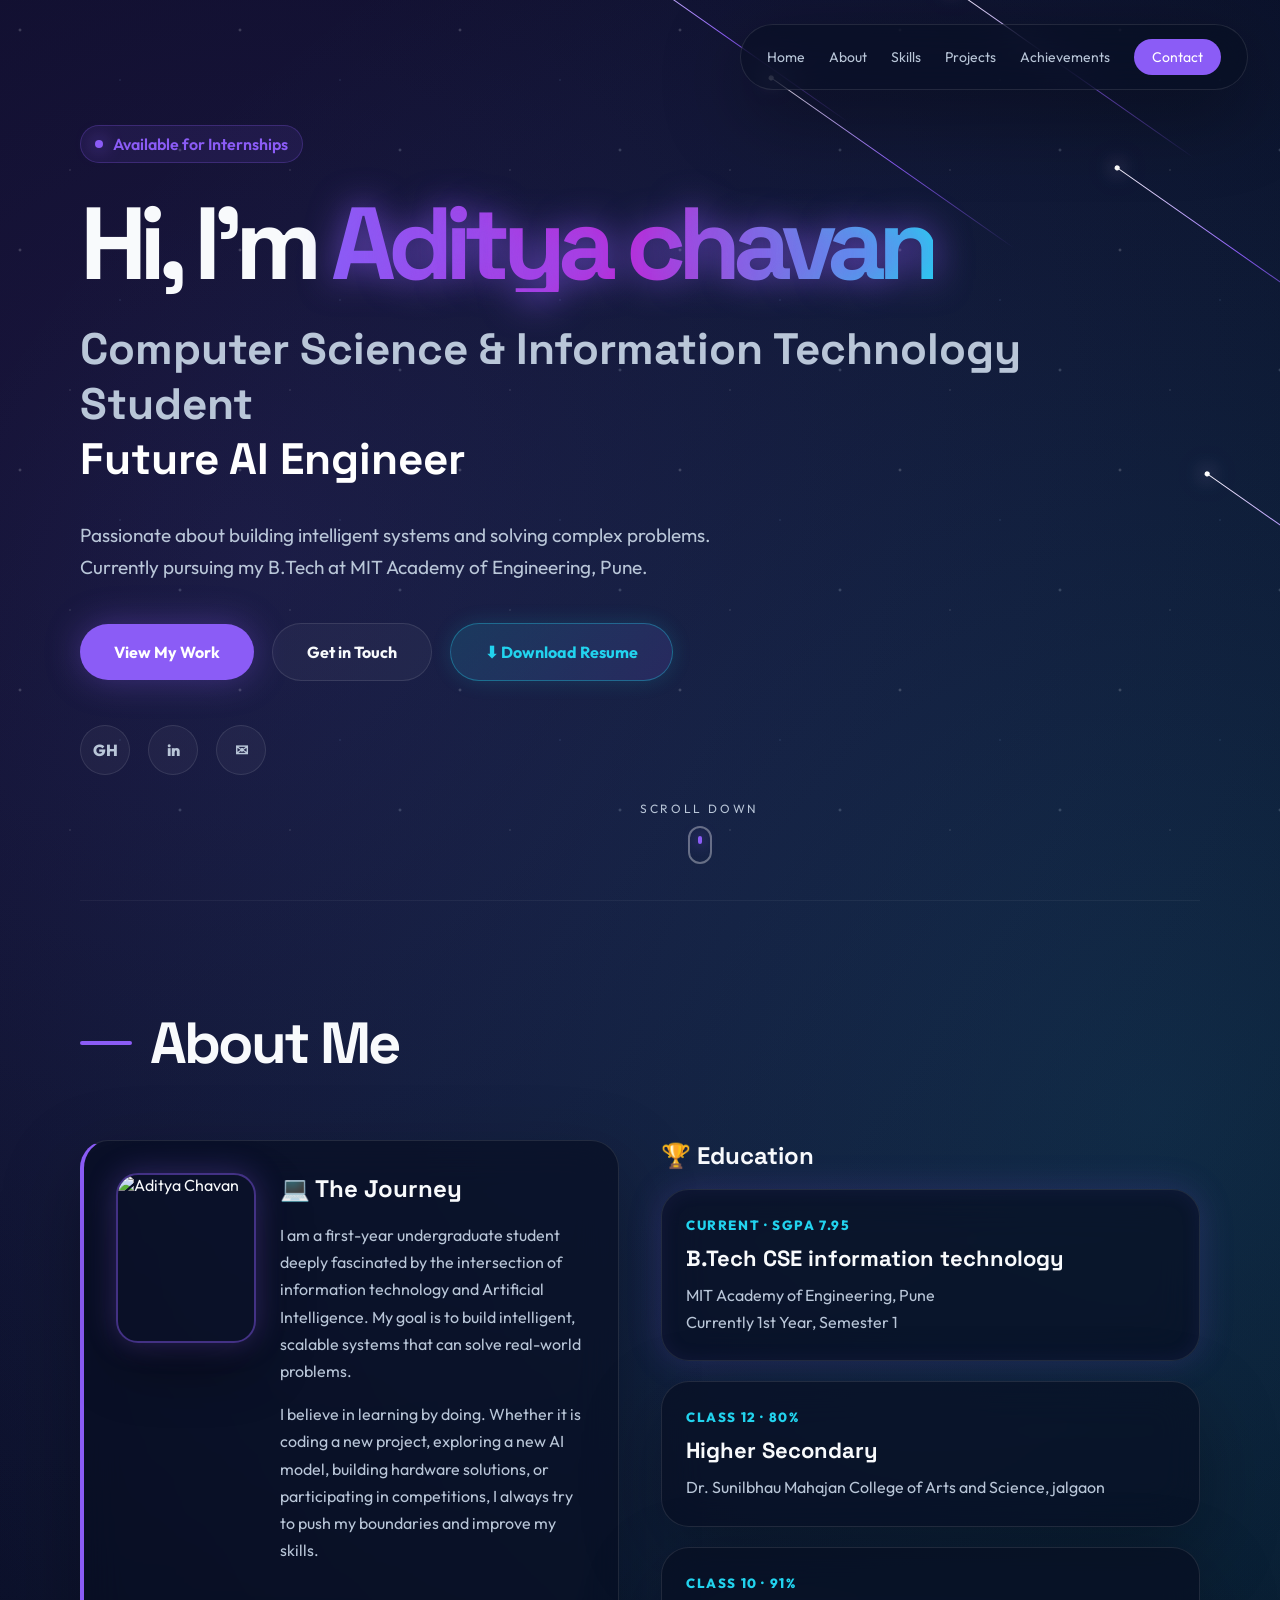
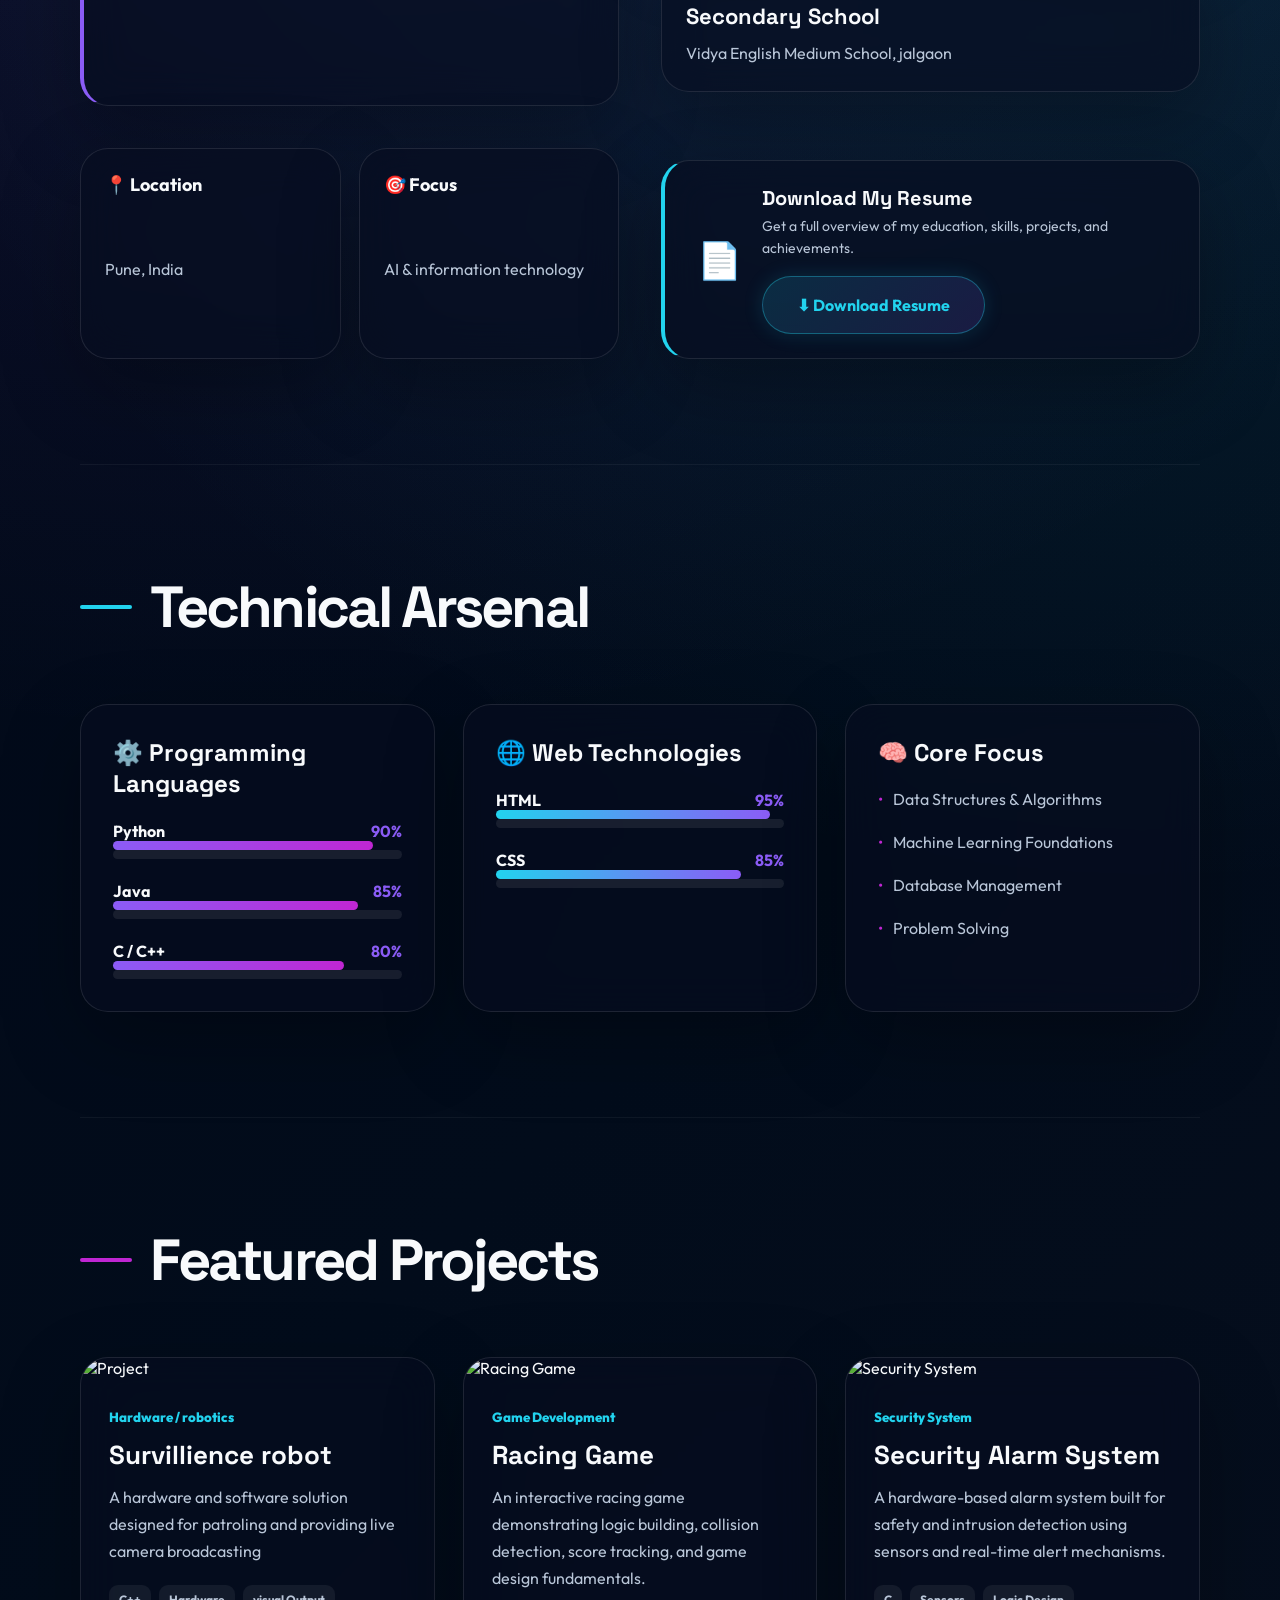
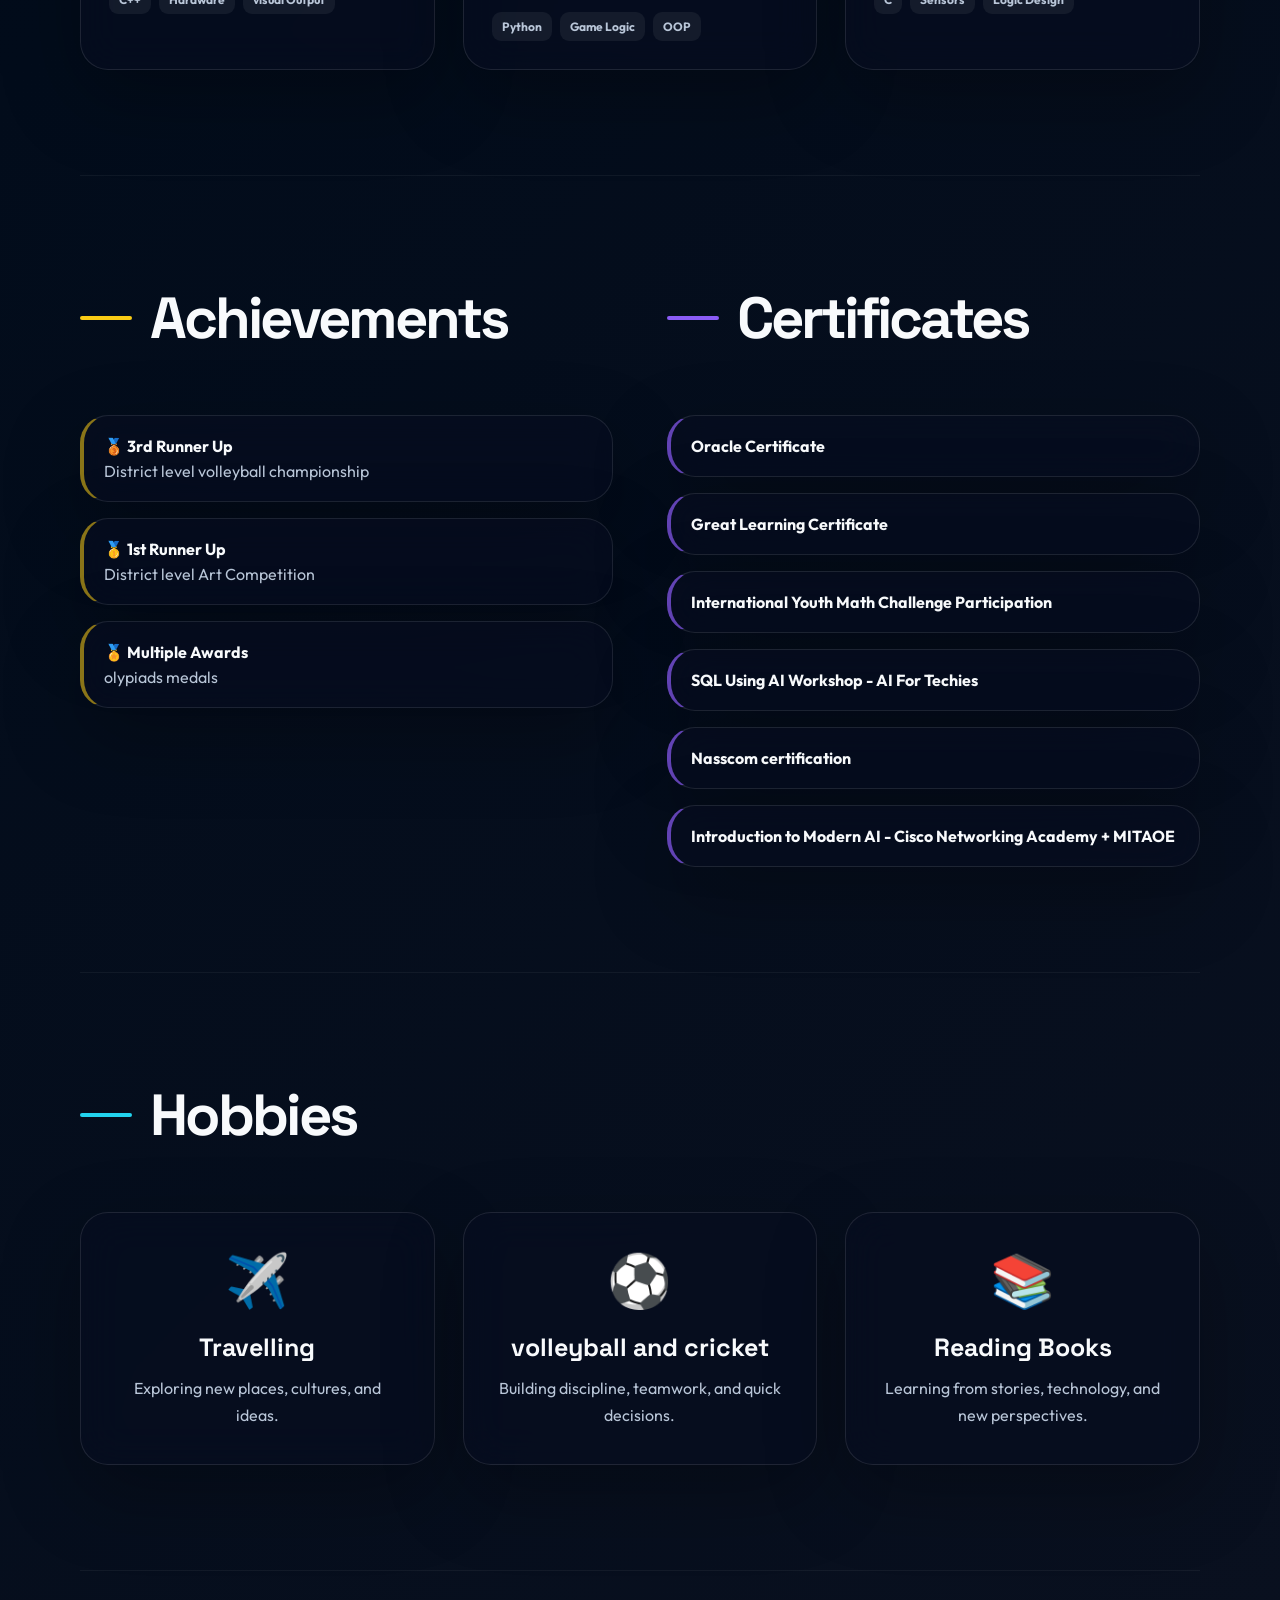
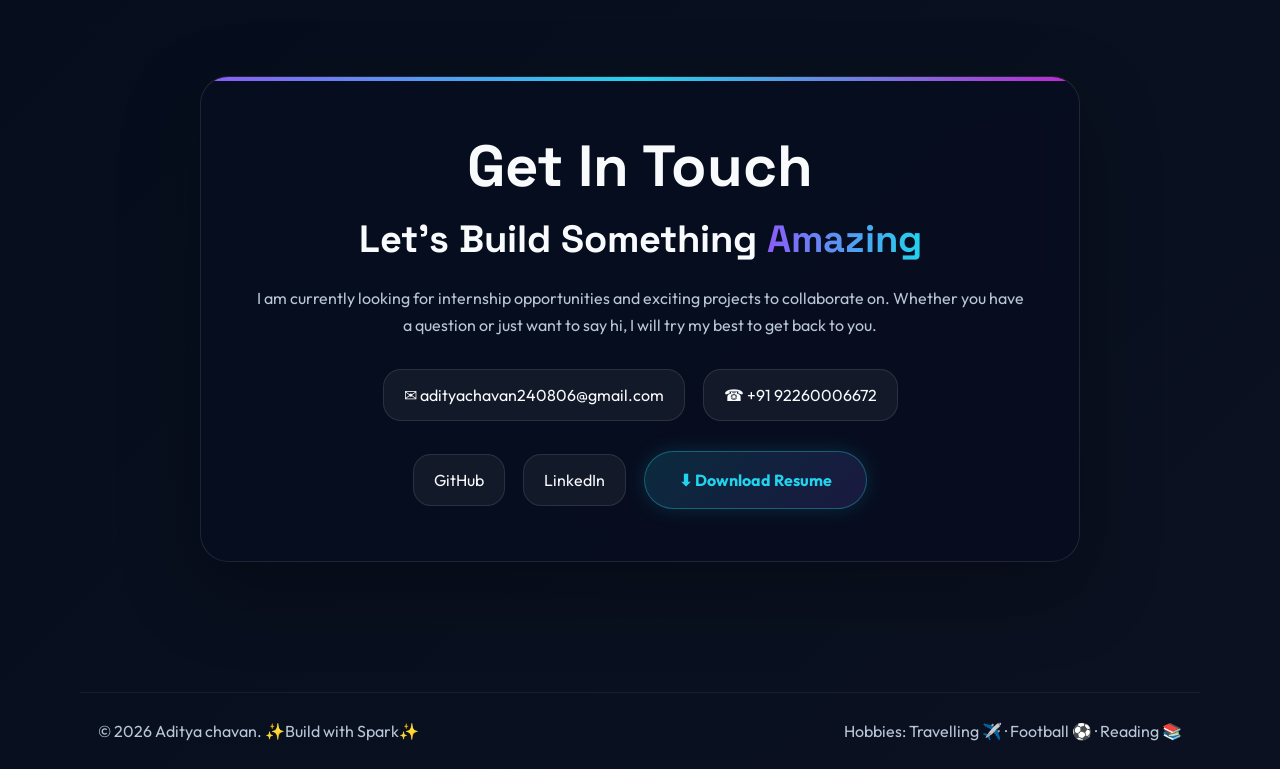
==== index.html @ f3d756ad "Add files via upload" ====
<!DOCTYPE html>
<html lang="en">
<head>
  <meta charset="UTF-8">
  <meta name="viewport" content="width=device-width, initial-scale=1.0">
  <title>Aditya chavan | Future AI Engineer</title>
  <meta name="description" content="Portfolio of Aditya chavan, Computer Science and Information Technology student at MITAOE Pune.">
  <link rel="preconnect" href="https://fonts.googleapis.com">
  <link rel="preconnect" href="https://fonts.gstatic.com" crossorigin>
  <link href="https://fonts.googleapis.com/css2?family=Outfit:wght@300;400;500;600;700;800&family=Space+Grotesk:wght@400;500;600;700&display=swap" rel="stylesheet">
  <link rel="stylesheet" href="me.css">
</head>
<body>
  <div class="space-bg">
    <span class="meteor meteor-1"></span>
    <span class="meteor meteor-2"></span>
    <span class="meteor meteor-3"></span>
    <span class="meteor meteor-4"></span>
    <span class="meteor meteor-5"></span>
  </div>

  <nav class="navbar">
    <a href="#home">Home</a>
    <a href="#about">About</a>
    <a href="#skills">Skills</a>
    <a href="#projects">Projects</a>
    <a href="#achievements">Achievements</a>
    <a href="#contact" class="nav-cta">Contact</a>
  </nav>

  <main>
    <section id="home" class="hero section">
      <div class="hero-content reveal">
        <p class="status"><span></span>Available for Internships</p>
        <h1>Hi, I'm <strong>Aditya chavan</strong></h1>
        <h2>Computer Science & Information Technology Student<br><b>Future AI Engineer</b></h2>
        <p class="hero-text">Passionate about building intelligent systems and solving complex problems. Currently pursuing my B.Tech at MIT Academy of Engineering, Pune.</p>
        <div class="hero-actions">
          <a href="#projects" class="btn primary">View My Work</a>
          <a href="#contact" class="btn secondary">Get in Touch</a>
          <button class="btn download" onclick="downloadResume()">⬇ Download Resume</button>
        </div>
        <div class="socials">
          <a href="https://github.com/adityachavan240806-crypto/Aditya-python-" target="_blank" aria-label="GitHub">GH</a>
          <a href="https://www.linkedin.com/in/aditya-chavan-337230399?utm_source=share_via&utm_content=profile&utm_medium=member_android" target="_blank" aria-label="LinkedIn">in</a>
          <a href="mailto:adityachavan240806@gmail.com" aria-label="Email">✉</a>
        </div>
      </div>
      <a class="scroll" href="#about"><span>Scroll Down</span><i></i></a>
    </section>

    <section id="about" class="section">
      <div class="section-heading">
        <span></span>
        <h2>About Me</h2>
      </div>
      <div class="about-grid">
        <div class="glass about-card">
          <div class="photo-box">
            <img src="C:\Users\pbalo\Downloads\Aditya Portfolio\aditya3.jpg" alt="Aditya Chavan" class="profile-photo">
          </div>
          <div>
            <h3>💻 The Journey</h3>
            <p>I am a first-year undergraduate student deeply fascinated by the intersection of information technology and Artificial Intelligence. My goal is to build intelligent, scalable systems that can solve real-world problems.</p>
            <p>I believe in learning by doing. Whether it is coding a new project, exploring a new AI model, building hardware solutions, or participating in competitions, I always try to push my boundaries and improve my skills.</p>
          </div>
        </div>
        <div class="info-cards">
          <div class="glass mini-card"><b>📍 Location</b><span>Pune, India</span></div>
          <div class="glass mini-card"><b>🎯 Focus</b><span>AI & information technology</span></div>
        </div>
        <div class="education">
          <h3>🏆 Education</h3>
          <div class="timeline">
            <article class="glass timeline-card active">
              <small>Current · SGPA 7.95</small>
              <h4>B.Tech CSE information technology</h4>
              <p>MIT Academy of Engineering, Pune</p>
              <p>Currently 1st Year, Semester 1</p>
            </article>
            <article class="glass timeline-card">
              <small>Class 12 · 80%</small>
              <h4>Higher Secondary</h4>
              <p>Dr. Sunilbhau Mahajan College of Arts and Science, jalgaon</p>
            </article>
            <article class="glass timeline-card">
              <small>Class 10 · 91%</small>
              <h4>Secondary School</h4>
              <p>Vidya English Medium School, jalgaon</p>
            </article>
            <div class="resume-section">
  <div class="glass resume-card">
    <div class="resume-icon">📄</div>
    <div class="resume-text">
      <h4>Download My Resume</h4>
      <p>Get a full overview of my education, skills, projects, and achievements.</p>
      <button class="btn download" onclick="downloadResume()">⬇ Download Resume</button>
          </div>
        </div>
      </div>
    </section>

    <section id="skills" class="section">
      <div class="section-heading cyan">
        <span></span>
        <h2>Technical Arsenal</h2>
      </div>
      <div class="skills-grid">
        <div class="glass skill-card">
          <h3>⚙️ Programming Languages</h3>
          <div class="skill"><p><span>Python</span><b>90%</b></p><i style="--w:90%"></i></div>
          <div class="skill"><p><span>Java</span><b>85%</b></p><i style="--w:85%"></i></div>
          <div class="skill"><p><span>C / C++</span><b>80%</b></p><i style="--w:80%"></i></div>
        </div>
        <div class="glass skill-card">
          <h3>🌐 Web Technologies</h3>
          <div class="skill cyan-bar"><p><span>HTML</span><b>95%</b></p><i style="--w:95%"></i></div>
          <div class="skill cyan-bar"><p><span>CSS</span><b>85%</b></p><i style="--w:85%"></i></div>
        </div>
        <div class="glass skill-card focus-card">
          <h3>🧠 Core Focus</h3>
          <ul>
            <li>Data Structures & Algorithms</li>
            <li>Machine Learning Foundations</li>
            <li>Database Management</li>
            <li>Problem Solving</li>
          </ul>
        </div>
      </div>
    </section>

    <section id="projects" class="section">
      <div class="section-heading purple">
        <span></span>
        <h2>Featured Projects</h2>
      </div>
      <div class="projects-grid">
        <article class="glass project-card">
         <img src="images/project1.jpg" class="project-img" alt="Project">
          <div class="project-body">
            <small>Hardware / robotics</small>
            <h3>Survillience robot</h3>
            <p>A hardware and software solution designed for patroling and providing live camera broadcasting </p>
            <div class="tags"><span>C++</span><span>Hardware</span><span>visual Output</span></div>
          </div>
        </article>
        <article class="glass project-card">
          <img src="images/project3.jpg" class="project-img" alt="Racing Game">
          <div class="project-body">
            <small>Game Development</small>
            <h3>Racing Game</h3>
            <p>An interactive racing game demonstrating logic building, collision detection, score tracking, and game design fundamentals.</p>
            <div class="tags"><span>Python</span><span>Game Logic</span><span>OOP</span></div>
          </div>
        </article>
        <article class="glass project-card">
           <img src="images/project2.jpg" class="project-img" alt="Security System">
          <div class="project-body">
            <small>Security System</small>
            <h3>Security Alarm System</h3>
            <p>A hardware-based alarm system built for safety and intrusion detection using sensors and real-time alert mechanisms.</p>
            <div class="tags"><span>C</span><span>Sensors</span><span>Logic Design</span></div>
          </div>
        </article>
      </div>
    </section>

    <section id="achievements" class="section split-section">
      <div>
        <div class="section-heading gold">
          <span></span>
          <h2>Achievements</h2>
        </div>
        <div class="stack">
          <div class="glass achievement"><b>🥉 3rd Runner Up</b><span>District level volleyball championship </span></div>
          <div class="glass achievement"><b>🥇 1st Runner Up</b><span>District level Art Competition</span></div>
          <div class="glass achievement"><b>🏅 Multiple Awards</b><span>olypiads medals</span></div>
        </div>
      </div>
      <div>
        <div class="section-heading">
          <span></span>
          <h2>Certificates</h2>
        </div>
        <div class="stack">
          <div class="glass certificate">Oracle Certificate</div>
          <div class="glass certificate">Great Learning Certificate</div>
          <div class="glass certificate">International Youth Math Challenge Participation</div>
          <div class="glass certificate">SQL Using AI Workshop - AI For Techies</div>
          <div class="glass certificate">Nasscom certification </div>
          <div class="glass certificate">Introduction to Modern AI - Cisco Networking Academy + MITAOE</div>
        </div>
      </div>
    </section>

    <section id="hobbies" class="section">
      <div class="section-heading cyan">
        <span></span>
        <h2>Hobbies</h2>
      </div>
      <div class="hobby-grid">
        <div class="glass hobby"><strong>✈️</strong><h3>Travelling</h3><p>Exploring new places, cultures, and ideas.</p></div>
        <div class="glass hobby"><strong>⚽</strong><h3>volleyball and cricket</h3><p>Building discipline, teamwork, and quick decisions.</p></div>
        <div class="glass hobby"><strong>📚</strong><h3>Reading Books</h3><p>Learning from stories, technology, and new perspectives.</p></div>
      </div>
    </section>

    <section id="contact" class="section contact-section">
      <div class="glass contact-card">
        <h2>Get In Touch</h2>
        <h3>Let's Build Something <span>Amazing</span></h3>
        <p>I am currently looking for internship opportunities and exciting projects to collaborate on. Whether you have a question or just want to say hi, I will try my best to get back to you.</p>
        <div class="contact-links">
          <a href="mailto:adityachavan240806@gmail.com">✉ adityachavan240806@gmail.com</a>
          <a href="tel:+91 92260006672">☎ +91 92260006672</a>
        </div>
        <div class="social-row">
          <a href="https://github.com/adityachavan240806-crypto/Aditya-python-" target="_blank">GitHub</a>
          <a href="https://www.linkedin.com/in/aditya-chavan-337230399?utm_source=share_via&utm_content=profile&utm_medium=member_android" target="_blank">LinkedIn</a>
          <button class="btn download" onclick="downloadResume()">⬇ Download Resume</button>
        </div>
      </div>
    </section>
  </main>

  <footer>
    <p>©️ 2026 Aditya chavan. ✨Build with Spark✨</p>
    <p>Hobbies: Travelling ✈️ · Football ⚽ · Reading 📚</p>
  </footer>
  <script>
  function downloadResume() {
    const SEP = '━'.repeat(72);
    const content = [
      'ADITYA CHAVAN',
      'Computer Science & Information Technology Student | Future AI Engineer',
      SEP, '',
      'CONTACT', SEP,
      'Email:    adityachavan240806@gmail.com',
      'Phone:    +91 92260006672',
      'Location: Pune, India',
      'GitHub:   github.com/adityachavan',
      'LinkedIn: linkedin.com/in/adityachavan', '',
      'ABOUT', SEP,
      'First-year undergraduate student deeply fascinated by the intersection of',
      'information technology and Artificial Intelligence. Goal: build intelligent,',
      'scalable systems that solve real-world problems.', '',
      'EDUCATION', SEP,
      'B.Tech CSE Information Technology               SGPA: 7.95 | Current',
      'MIT Academy of Engineering, Pune — 1st Year, Semester 1', '',
      'Higher Secondary (Class 12)                                         80%',
      'Dr. Sunilbhau Mahajan College of Arts and Science, Jalgaon', '',
      'Secondary School (Class 10)                                         91%',
      'Vidya English Medium School, Jalgaon', '',
      'TECHNICAL SKILLS', SEP,
      'Programming: Python (90%) | Java (85%) | C / C++ (80%)',
      'Web:         HTML (95%) | CSS (85%)', '',
      'Core Focus: Data Structures & Algorithms | Machine Learning',
      '            Database Management | Problem Solving', '',
      'PROJECTS', SEP,
      'Talking Circuit Board  |  C++, Hardware, Audio Output',
      'Racing Game            |  Python, Game Logic, OOP',
      'Security Alarm System  |  C, Sensors, Logic Design', '',
      'ACHIEVEMENTS', SEP,
      '• 3rd Runner Up — District Level Volleyball Championship',
      '• 1st Runner Up — District Level Art Competition',
      '• Multiple Awards — Olympiad Medals', '',
      'CERTIFICATIONS', SEP,
      '• Oracle Certificate',
      '• Great Learning Certificate',
      '• International Youth Math Challenge Participation',
      '• SQL Using AI Workshop — AI For Techies',
      '• Nasscom Certification',
      '• Introduction to Modern AI — Cisco Networking Academy + MITAOE', '',
      'HOBBIES', SEP,
      'Travelling | Volleyball & Cricket | Reading Books', '',
      SEP,
      'Available for Internships | 2026'
    ].join('\n');

    const blob = new Blob([content], { type: 'text/plain;charset=utf-8' });
    const url = URL.createObjectURL(blob);
    const a = document.createElement('a');
    a.href = url;
    a.download = 'Aditya_Chavan_Resume.txt';
    document.body.appendChild(a);
    a.click();
    document.body.removeChild(a);
    URL.revokeObjectURL(url);
  }
</script>
</body>
</html>
---- me.css ----
* {
  box-sizing: border-box;
  margin: 0;
  padding: 0;
}

:root {
  --bg: #030712;
  --bg2: #020617;
  --card: rgba(7, 13, 32, 0.64);
  --border: rgba(255, 255, 255, 0.1);
  --text: #f8fafc;
  --muted: #b9c6d8;
  --primary: #8b5cf6;
  --cyan: #22d3ee;
  --accent: #c026d3;
  --gold: #facc15;
  --radius: 28px;
}

html {
  scroll-behavior: smooth;
}

body {
  font-family: "Outfit", sans-serif;
  color: var(--text);
  background: radial-gradient(circle at 20% 10%, rgba(139, 92, 246, 0.18), transparent 35%), radial-gradient(circle at 90% 20%, rgba(34, 211, 238, 0.14), transparent 30%), linear-gradient(135deg, #020617, #020c1b 48%, #0b1120);
  overflow-x: hidden;
}

a {
  color: inherit;
  text-decoration: none;
}

h1, h2, h3, h4 {
  font-family: "Space Grotesk", sans-serif;
}

.space-bg {
  position: fixed;
  inset: 0;
  pointer-events: none;
  overflow: hidden;
  z-index: -1;
}

.space-bg::before {
  content: "";
  position: absolute;
  inset: 0;
  background-image: radial-gradient(2px 2px at 20px 30px, #fff, transparent), radial-gradient(1px 1px at 120px 80px, #93c5fd, transparent), radial-gradient(2px 2px at 180px 150px, #e0f2fe, transparent), radial-gradient(1px 1px at 70px 170px, #fff, transparent);
  background-size: 220px 220px;
  opacity: 0.28;
}

.meteor {
  position: absolute;
  width: 300px;
  height: 1px;
  background: linear-gradient(90deg, transparent, var(--primary), #fff);
  transform: rotate(215deg);
  animation: meteor 5s linear infinite;
}

.meteor::after {
  content: "";
  position: absolute;
  right: 0;
  top: -2px;
  width: 5px;
  height: 5px;
  border-radius: 50%;
  background: white;
  box-shadow: 0 0 18px white, 0 0 28px var(--primary);
}

.meteor-1 { top: 8%; left: 72%; animation-duration: 4s; }
.meteor-2 { top: 28%; left: 85%; animation-delay: 1.4s; animation-duration: 5.5s; }
.meteor-3 { top: 4%; left: 45%; animation-delay: 2.2s; animation-duration: 3.8s; }
.meteor-4 { top: 62%; left: 92%; animation-delay: 3.4s; animation-duration: 6s; }
.meteor-5 { top: 18%; left: 58%; animation-delay: 4.4s; animation-duration: 4.7s; }

@keyframes meteor {
  0% { transform: rotate(215deg) translateX(0); opacity: 1; }
  70% { opacity: 1; }
  100% { transform: rotate(215deg) translateX(-1000px); opacity: 0; }
}

@keyframes fadeUp {
  from { opacity: 0.7; transform: translateY(18px); }
  to { opacity: 1; transform: translateY(0); }
}

@keyframes float {
  0%, 100% { transform: translate(-50%, 0); }
  50% { transform: translate(-50%, -16px); }
}

@keyframes fillBar {
  from { width: 0; }
  to { width: var(--w); }
}

.navbar {
  position: fixed;
  top: 24px;
  right: 32px;
  z-index: 20;
  display: flex;
  gap: 24px;
  align-items: center;
  padding: 14px 26px;
  border: 1px solid var(--border);
  border-radius: 999px;
  background: rgba(7, 13, 32, 0.55);
  backdrop-filter: blur(18px);
  box-shadow: 0 24px 80px rgba(0, 0, 0, 0.35);
}

.navbar a {
  font-size: 14px;
  color: var(--muted);
  transition: 0.25s;
}

.navbar a:hover {
  color: var(--primary);
}

.navbar .nav-cta {
  color: white;
  padding: 9px 18px;
  border-radius: 999px;
  background: var(--primary);
}

main {
  width: min(1120px, calc(100% - 32px));
  margin: 0 auto;
}

.section {
  padding: 105px 0;
  border-top: 1px solid rgba(255, 255, 255, 0.05);
}

.hero {
  min-height: 100vh;
  display: flex;
  align-items: center;
  position: relative;
  border-top: none;
}

.reveal {
  animation: fadeUp 0.8s ease both;
}

.status {
  display: inline-flex;
  align-items: center;
  gap: 10px;
  color: var(--primary);
  padding: 8px 14px;
  border: 1px solid rgba(139, 92, 246, 0.25);
  border-radius: 999px;
  background: rgba(139, 92, 246, 0.1);
  margin-bottom: 32px;
  font-weight: 600;
}

.status span {
  width: 8px;
  height: 8px;
  border-radius: 50%;
  background: var(--primary);
  box-shadow: 0 0 18px var(--primary);
}

.hero h1 {
  font-size: clamp(56px, 8vw, 112px);
  line-height: 0.95;
  letter-spacing: -0.08em;
  margin-bottom: 30px;
}

.hero h1 strong {
  display: inline-block;
  color: transparent;
  background: linear-gradient(90deg, var(--primary), var(--accent), var(--cyan));
  -webkit-background-clip: text;
  background-clip: text;
  text-shadow: 0 0 35px rgba(139, 92, 246, 0.7);
}

.hero h2 {
  font-size: clamp(28px, 4vw, 44px);
  color: var(--muted);
  line-height: 1.25;
  margin-bottom: 32px;
}

.hero h2 b {
  color: white;
}

.hero-text {
  max-width: 680px;
  color: var(--muted);
  font-size: 19px;
  line-height: 1.7;
  margin-bottom: 40px;
}

.hero-actions, .socials, .contact-links, .social-row {
  display: flex;
  flex-wrap: wrap;
  gap: 18px;
  align-items: center;
}

.btn {
  padding: 18px 34px;
  border-radius: 999px;
  font-weight: 700;
  transition: 0.25s;
}

.btn:hover, .socials a:hover, .glass:hover {
  transform: translateY(-4px);
}

.btn.primary {
  background: var(--primary);
  color: white;
  box-shadow: 0 0 35px rgba(139, 92, 246, 0.35);
}

.btn.secondary {
  background: rgba(255, 255, 255, 0.04);
  border: 1px solid var(--border);
}

.socials {
  margin-top: 44px;
}

.socials a {
  width: 50px;
  height: 50px;
  display: grid;
  place-items: center;
  border-radius: 50%;
  border: 1px solid var(--border);
  background: rgba(255, 255, 255, 0.04);
  color: var(--muted);
  transition: 0.25s;
  font-weight: 800;
}

.scroll {
  position: absolute;
  left: 50%;
  bottom: 36px;
  display: flex;
  flex-direction: column;
  align-items: center;
  gap: 10px;
  color: var(--muted);
  animation: float 4s ease-in-out infinite;
}

.scroll span {
  font-size: 12px;
  text-transform: uppercase;
  letter-spacing: 0.22em;
}

.scroll i {
  width: 24px;
  height: 38px;
  border: 2px solid rgba(255, 255, 255, 0.35);
  border-radius: 999px;
  position: relative;
}

.scroll i::after {
  content: "";
  position: absolute;
  top: 8px;
  left: 50%;
  width: 4px;
  height: 8px;
  border-radius: 99px;
  background: var(--primary);
  transform: translateX(-50%);
  box-shadow: 0 0 14px var(--primary);
}

.section-heading {
  display: flex;
  align-items: center;
  gap: 18px;
  margin-bottom: 60px;
}

.section-heading span {
  width: 52px;
  height: 4px;
  border-radius: 99px;
  background: var(--primary);
}

.section-heading.cyan span { background: var(--cyan); }
.section-heading.purple span { background: var(--accent); }
.section-heading.gold span { background: var(--gold); }

.section-heading h2 {
  font-size: clamp(34px, 5vw, 58px);
  letter-spacing: -0.05em;
}

.glass {
  background: var(--card);
  border: 1px solid var(--border);
  border-radius: var(--radius);
  backdrop-filter: blur(20px);
  box-shadow: 0 28px 80px rgba(0, 0, 0, 0.28);
  transition: 0.25s;
}

.about-grid {
  display: grid;
  grid-template-columns: 1fr 1fr;
  gap: 42px;
}

.about-card {
  grid-row: span 1;
  padding: 32px;
  border-left: 4px solid var(--primary);
  display: flex;
  gap: 24px;
}

.photo-box {
  flex: 0 0 auto;
}

.photo-placeholder {
  width: 128px;
  height: 128px;
  display: grid;
  place-items: center;
  text-align: center;
  border-radius: 28px;
  border: 1px solid rgba(255, 255, 255, 0.16);
  background: linear-gradient(135deg, rgba(139, 92, 246, 0.35), rgba(192, 38, 211, 0.22), rgba(34, 211, 238, 0.28));
  box-shadow: 0 24px 55px rgba(139, 92, 246, 0.22);
  font-size: 34px;
}

.photo-placeholder small {
  display: block;
  font-size: 10px;
  text-transform: uppercase;
  letter-spacing: 0.22em;
  color: var(--muted);
  font-weight: 800;
}

.about-card h3, .education h3, .skill-card h3 {
  font-size: 24px;
  margin-bottom: 18px;
}

.about-card p, .timeline-card p, .skill-card li, .project-card p, .hobby p, .contact-card p {
  color: var(--muted);
  line-height: 1.7;
}

.about-card p + p {
  margin-top: 16px;
}

.info-cards {
  display: grid;
  grid-template-columns: 1fr 1fr;
  gap: 18px;
}

.mini-card {
  padding: 24px;
  display: grid;
  gap: 8px;
}

.mini-card b {
  font-size: 18px;
}

.mini-card span {
  color: var(--muted);
}

.education {
  grid-column: 2;
  grid-row: 1 / span 2;
}

.timeline {
  display: grid;
  gap: 20px;
}

.timeline-card {
  padding: 24px;
}

.timeline-card small {
  color: var(--cyan);
  text-transform: uppercase;
  letter-spacing: 0.12em;
  font-weight: 800;
}

.timeline-card h4 {
  margin: 10px 0;
  font-size: 22px;
}

.timeline-card.active {
  box-shadow: 0 0 35px rgba(139, 92, 246, 0.18), inset 0 0 20px rgba(139, 92, 246, 0.08);
}

.skills-grid, .projects-grid, .hobby-grid {
  display: grid;
  grid-template-columns: repeat(3, 1fr);
  gap: 28px;
}

.skill-card {
  padding: 32px;
}

.skill {
  margin-top: 22px;
}

.skill p {
  display: flex;
  justify-content: space-between;
  margin-bottom: 9px;
  font-weight: 700;
}

.skill b {
  color: var(--primary);
}

.skill::after {
  content: "";
  display: block;
  height: 9px;
  border-radius: 999px;
  background: rgba(255, 255, 255, 0.08);
}

.skill i {
  display: block;
  height: 9px;
  width: 0;
  margin-top: -9px;
  border-radius: 999px;
  background: linear-gradient(90deg, var(--primary), var(--accent));
  animation: fillBar 1.6s ease forwards;
}

.skill.cyan-bar i {
  background: linear-gradient(90deg, var(--cyan), var(--primary));
}

.focus-card ul {
  list-style: none;
  display: grid;
  gap: 16px;
}

.focus-card li::before {
  content: "•";
  color: var(--accent);
  margin-right: 10px;
}

.project-card {
  overflow: hidden;
}

.project-art {
  height: 210px;
  display: grid;
  place-items: center;
  position: relative;
  overflow: hidden;
}

.project-art::before {
  content: "";
  position: absolute;
  inset: -40%;
  background: repeating-linear-gradient(90deg, transparent 0 18px, rgba(255, 255, 255, 0.08) 18px 20px), repeating-linear-gradient(0deg, transparent 0 18px, rgba(255, 255, 255, 0.05) 18px 20px);
  transform: perspective(500px) rotateX(50deg);
}

.project-art span {
  position: relative;
  font-size: 64px;
  filter: drop-shadow(0 0 22px rgba(255, 255, 255, 0.45));
}

.project-art.circuit { background: radial-gradient(circle, rgba(139, 92, 246, 0.45), rgba(8, 13, 35, 0.8)); }
.project-art.racing { background: radial-gradient(circle, rgba(34, 211, 238, 0.4), rgba(8, 13, 35, 0.8)); }
.project-art.security { background: radial-gradient(circle, rgba(192, 38, 211, 0.4), rgba(8, 13, 35, 0.8)); }

.project-body {
  padding: 28px;
}

.project-body small {
  color: var(--cyan);
  font-weight: 800;
}

.project-body h3 {
  font-size: 26px;
  margin: 12px 0;
}

.tags {
  display: flex;
  flex-wrap: wrap;
  gap: 8px;
  margin-top: 20px;
}

.tags span {
  padding: 7px 10px;
  border-radius: 9px;
  background: rgba(255, 255, 255, 0.06);
  color: var(--muted);
  font-size: 12px;
  font-weight: 700;
}

.split-section {
  display: grid;
  grid-template-columns: 1fr 1fr;
  gap: 54px;
}

.stack {
  display: grid;
  gap: 16px;
}

.achievement, .certificate {
  padding: 20px;
  border-left: 4px solid rgba(250, 204, 21, 0.55);
}

.achievement span {
  display: block;
  color: var(--muted);
  margin-top: 5px;
}

.certificate {
  border-left-color: rgba(139, 92, 246, 0.7);
  font-weight: 700;
}

.hobby {
  padding: 34px;
  text-align: center;
}

.hobby strong {
  font-size: 52px;
  display: block;
  margin-bottom: 18px;
}

.hobby h3 {
  font-size: 25px;
  margin-bottom: 12px;
}

.contact-section {
  padding-bottom: 130px;
}

.contact-card {
  max-width: 880px;
  margin: auto;
  padding: 52px;
  text-align: center;
  position: relative;
  overflow: hidden;
}

.contact-card::before {
  content: "";
  position: absolute;
  top: 0;
  left: 0;
  right: 0;
  height: 4px;
  background: linear-gradient(90deg, var(--primary), var(--cyan), var(--accent));
}

.contact-card h2 {
  font-size: clamp(36px, 5vw, 58px);
  margin-bottom: 12px;
}

.contact-card h3 {
  font-size: clamp(26px, 4vw, 38px);
  margin-bottom: 22px;
}

.contact-card h3 span {
  color: transparent;
  background: linear-gradient(90deg, var(--primary), var(--cyan));
  -webkit-background-clip: text;
  background-clip: text;
}

.contact-links, .social-row {
  justify-content: center;
  margin-top: 30px;
}

.contact-links a, .social-row a {
  padding: 15px 20px;
  border: 1px solid var(--border);
  border-radius: 18px;
  background: rgba(255, 255, 255, 0.05);
  transition: 0.25s;
}

.contact-links a:hover, .social-row a:hover {
  background: rgba(255, 255, 255, 0.1);
  transform: translateY(-3px);
}

footer {
  border-top: 1px solid rgba(255, 255, 255, 0.06);
  padding: 28px 18px;
  display: flex;
  justify-content: space-between;
  gap: 18px;
  color: var(--muted);
  width: min(1120px, calc(100% - 32px));
  margin: 0 auto;
}

@media (max-width: 900px) {
  .navbar {
    left: 16px;
    right: 16px;
    justify-content: center;
    gap: 14px;
    padding: 12px;
    overflow-x: auto;
  }

  .navbar a {
    font-size: 13px;
  }

  .about-grid, .skills-grid, .projects-grid, .hobby-grid, .split-section {
    grid-template-columns: 1fr;
  }

  .education {
    grid-column: auto;
    grid-row: auto;
  }

  .about-card {
    flex-direction: column;
  }

  footer {
    flex-direction: column;
    text-align: center;
  }
}

@media (max-width: 560px) {
  main {
    width: min(100% - 22px, 1120px);
  }

  .section {
    padding: 82px 0;
  }

  .hero h1 {
    font-size: 54px;
  }

  .hero h2 {
    font-size: 26px;
  }

  .btn, .contact-links a {
    width: 100%;
    text-align: center;
    justify-content: center;
  }

  .hero-actions, .contact-links {
    width: 100%;
  }

  .info-cards {
    grid-template-columns: 1fr;
  }

  .contact-card {
    padding: 32px 20px;
  }
  .project-img {
  width: 100%;
  height: 210px;
  object-fit: cover;
  border-top-left-radius: 28px;
  border-top-right-radius: 28px;
  transition: 0.4s;
}

.project-card:hover .project-img {
  transform: scale(1.05);
}
}
/* Download Button */
.btn.download {
  background: linear-gradient(135deg, rgba(34,211,238,0.15), rgba(139,92,246,0.15));
  border: 1px solid rgba(34,211,238,0.35);
  color: var(--cyan);
  box-shadow: 0 0 20px rgba(34,211,238,0.15);
  cursor: pointer;
  font-size: 16px;
  font-family: "Outfit", sans-serif;
  font-weight: 700;
  padding: 18px 34px;
  border-radius: 999px;
  display: inline-flex;
  align-items: center;
  gap: 8px;
  transition: 0.25s;
}
.btn.download:hover {
  background: linear-gradient(135deg, rgba(34,211,238,0.25), rgba(139,92,246,0.25));
  box-shadow: 0 0 30px rgba(34,211,238,0.3);
  transform: translateY(-4px);
}

/* Resume Card in About Section */
.resume-section {
  display: flex;
  justify-content: center;
  margin-top: 48px;
}
.resume-card {
  display: flex;
  align-items: center;
  gap: 20px;
  padding: 24px 32px;
  border-left: 4px solid var(--cyan);
  width: 100%;
  max-width: 600px;
}
.resume-icon {
  font-size: 36px;
  flex-shrink: 0;
}
.resume-text h4 {
  font-size: 20px;
  margin-bottom: 4px;
  font-family: "Space Grotesk", sans-serif;
}
.resume-text p {
  color: var(--muted);
  font-size: 14px;
  margin-bottom: 16px;
  line-height: 1.6;
}

/* Responsive resume card */
@media (max-width: 900px) {
  .resume-card { flex-direction: column; text-align: center; }
}
.profile-photo {
  width: 140px;
  height: 170px;
  object-fit: cover;
  object-position: top center;
  border-radius: 22px;
  border: 2px solid rgba(139, 92, 246, 0.45);
  box-shadow: 0 0 30px rgba(139, 92, 246, 0.3), 0 24px 55px rgba(0, 0, 0, 0.4);
  flex-shrink: 0;
  display: block;
}
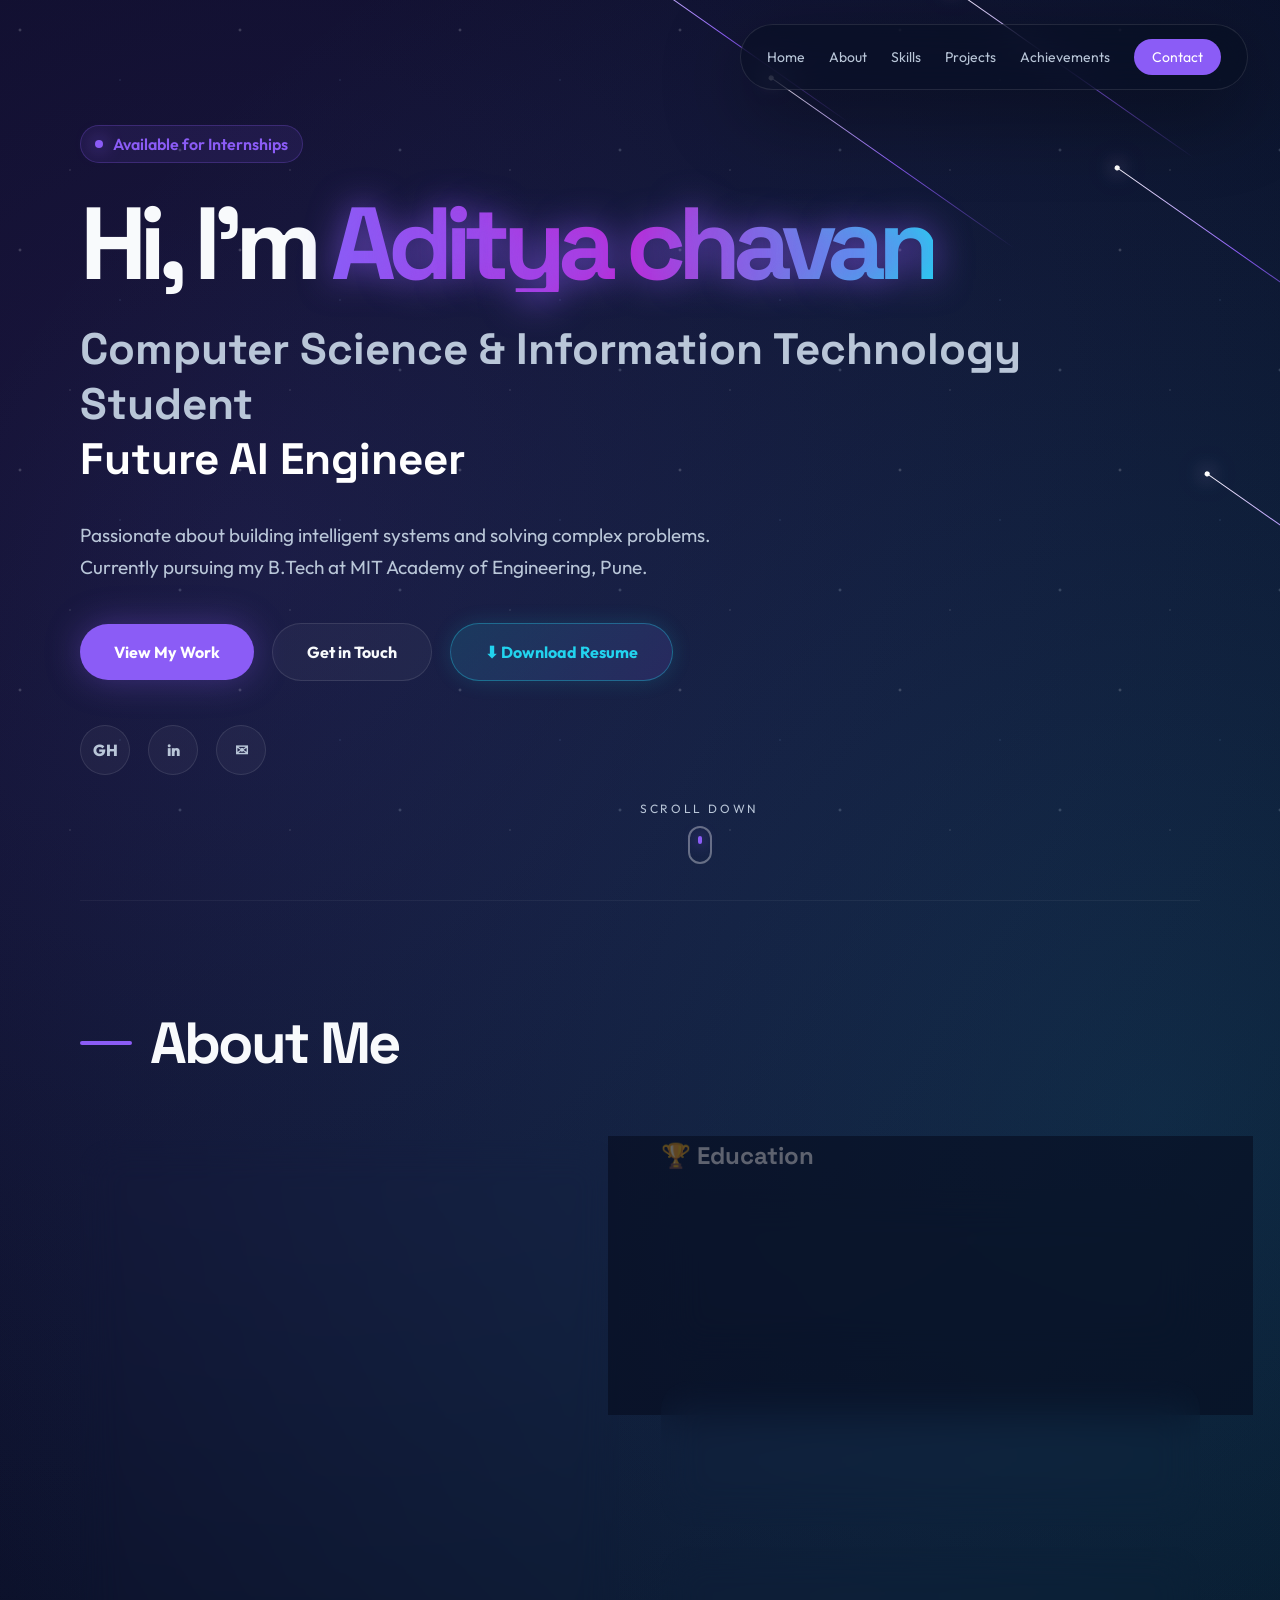
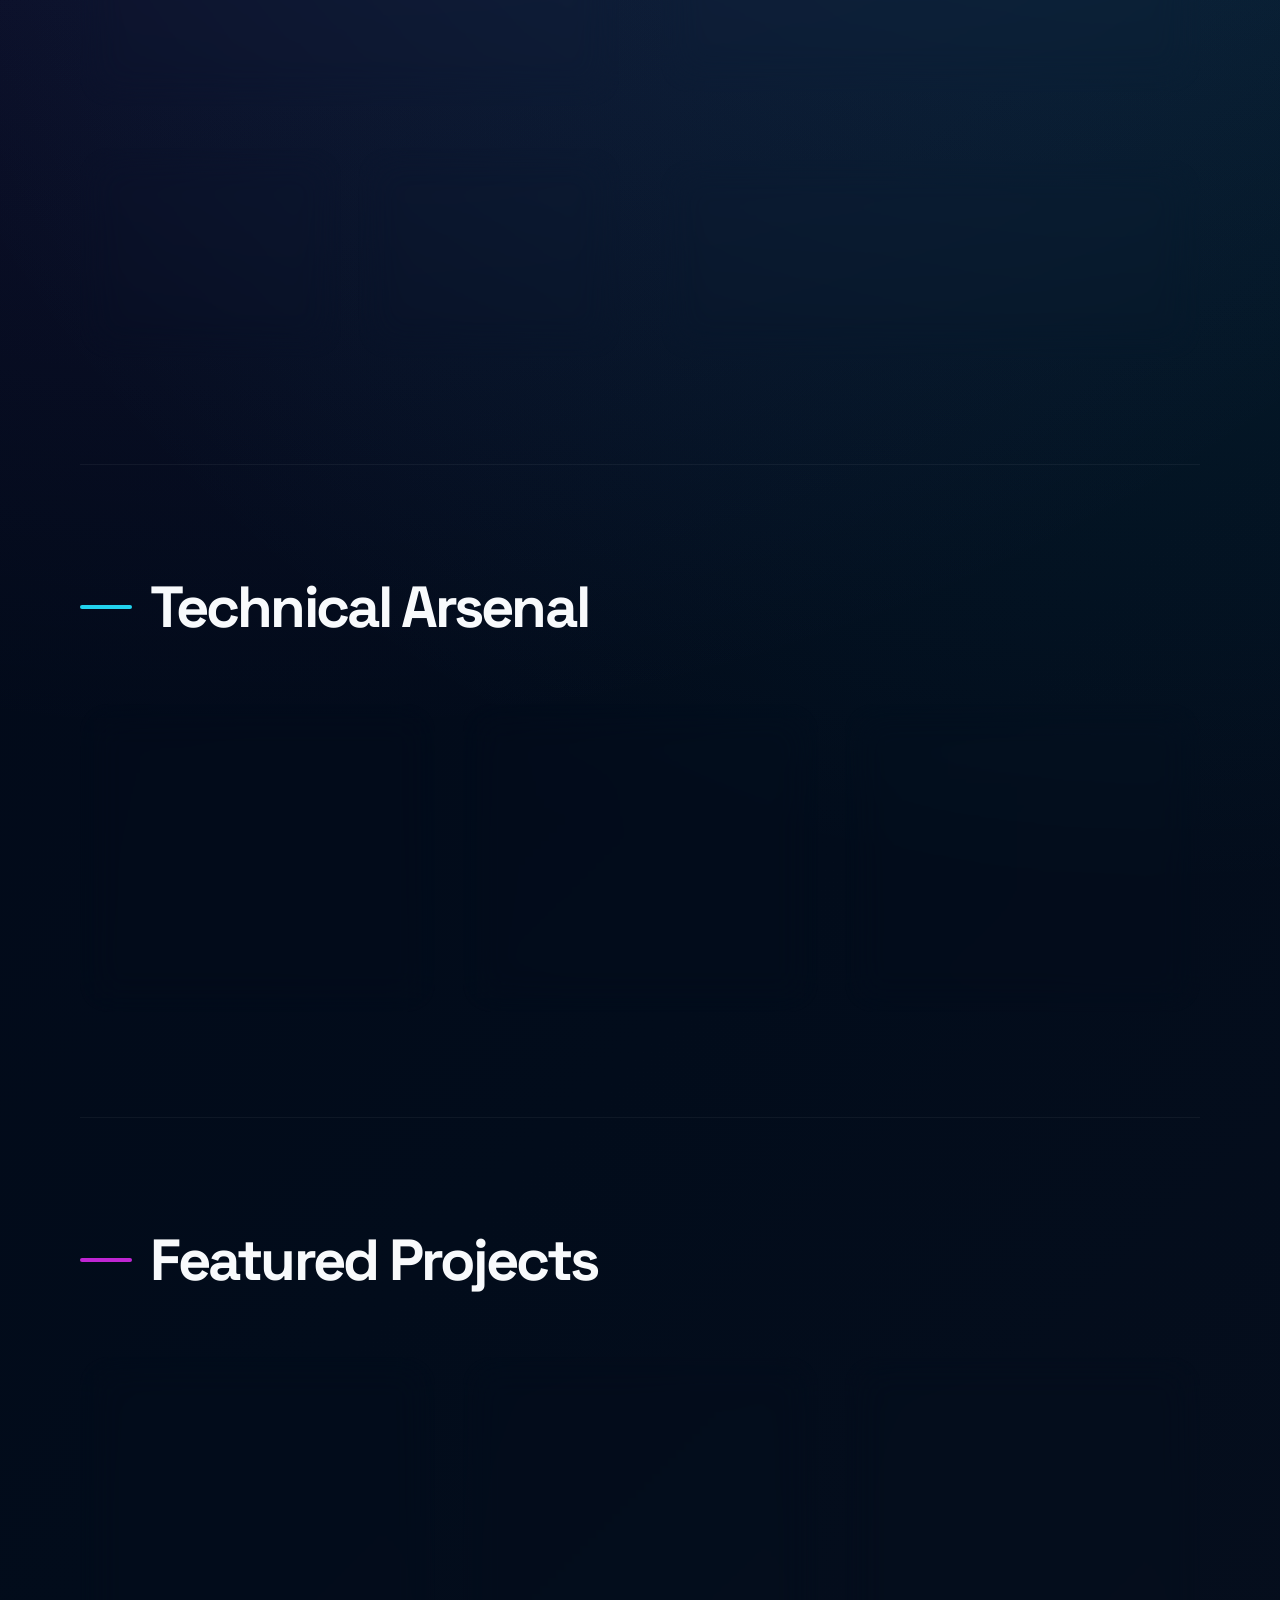
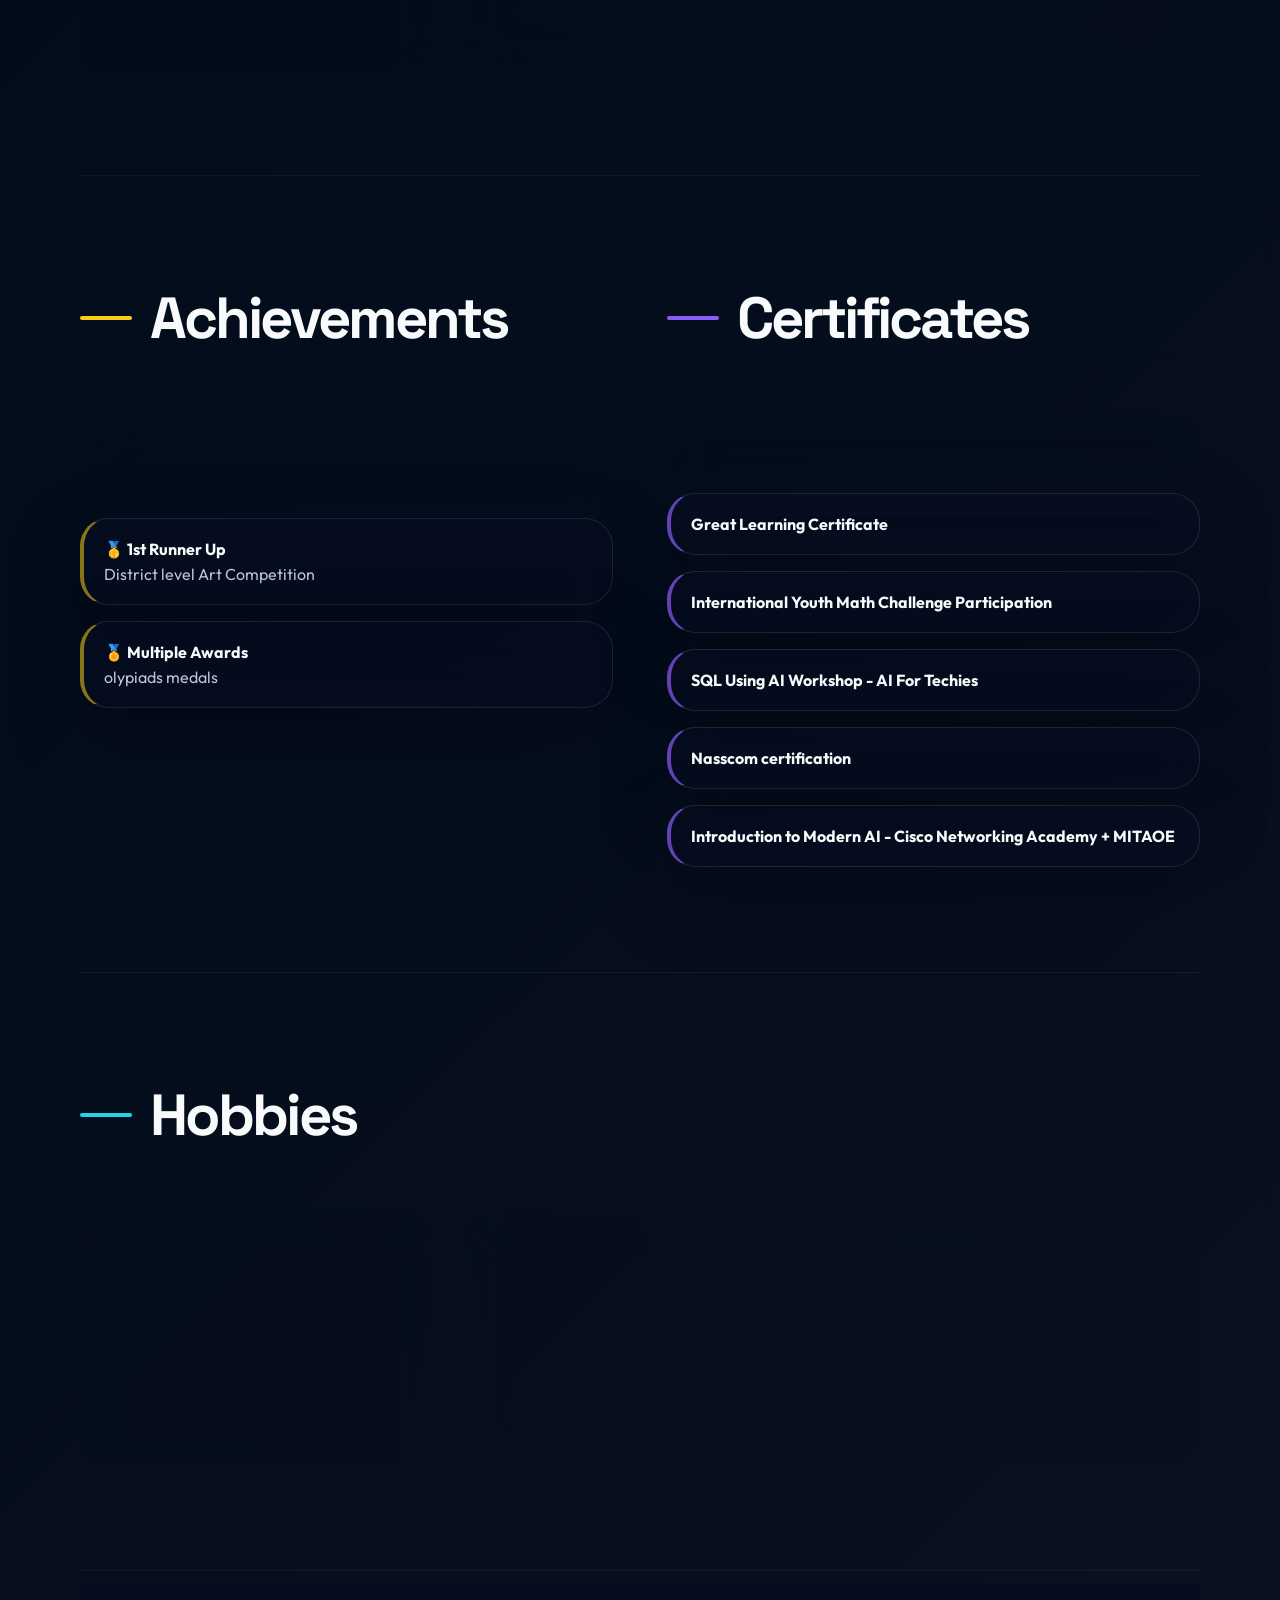
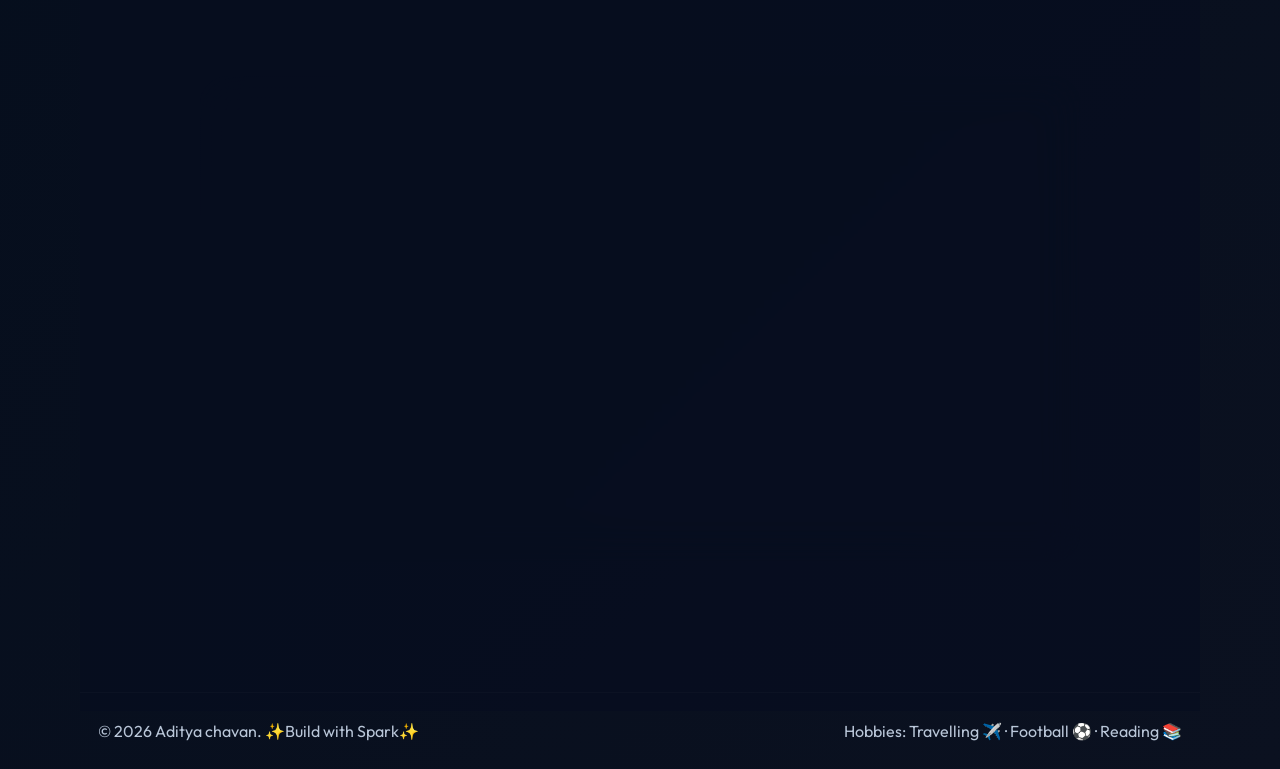
==== commit f2403d74: "Update index.html" ====
--- a/index.html
+++ b/index.html
@@ -57,7 +57,7 @@
       <div class="about-grid">
         <div class="glass about-card">
           <div class="photo-box">
-            <img src="C:\Users\pbalo\Downloads\Aditya Portfolio\aditya3.jpg" alt="Aditya Chavan" class="profile-photo">
+            <img src="aditya3.jpg" alt="Aditya Chavan" class="profile-photo">
           </div>
           <div>
             <h3>💻 The Journey</h3>
@@ -289,4 +289,4 @@
   }
 </script>
 </body>
-</html>+</html>
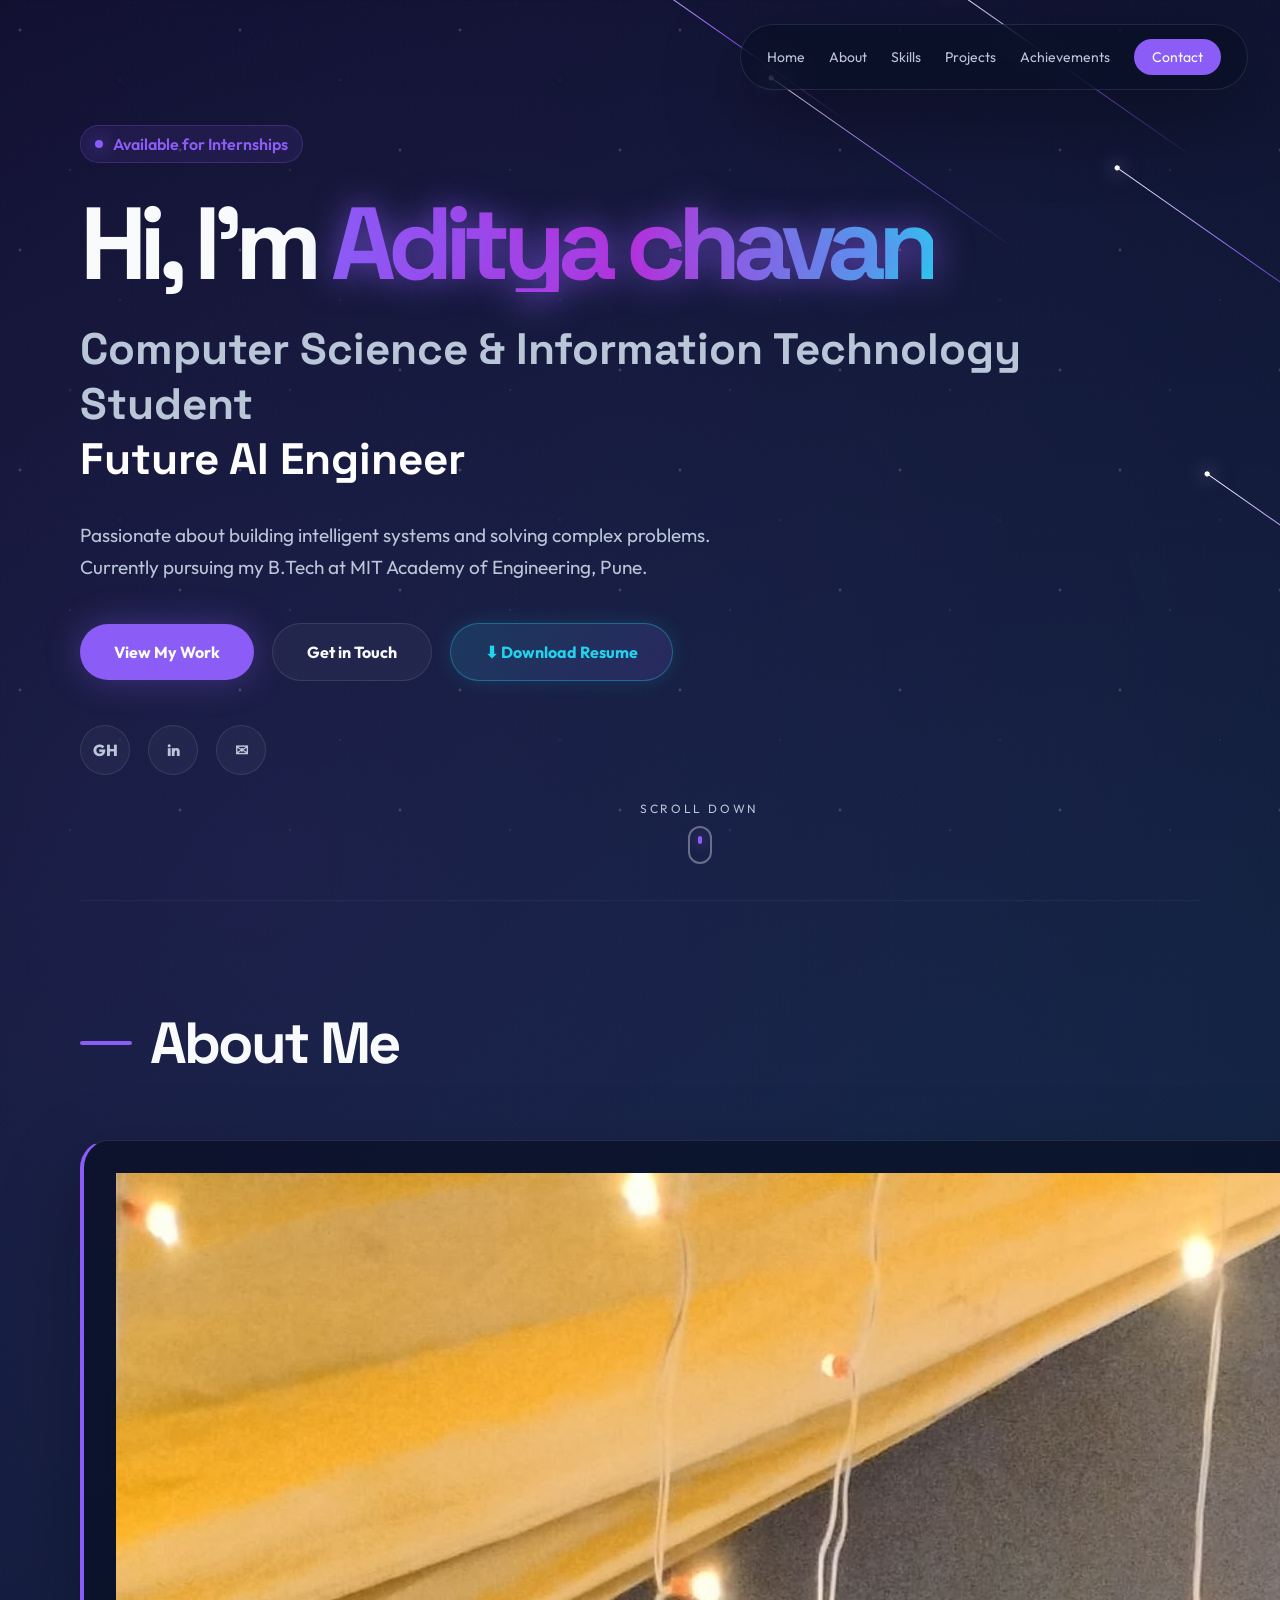
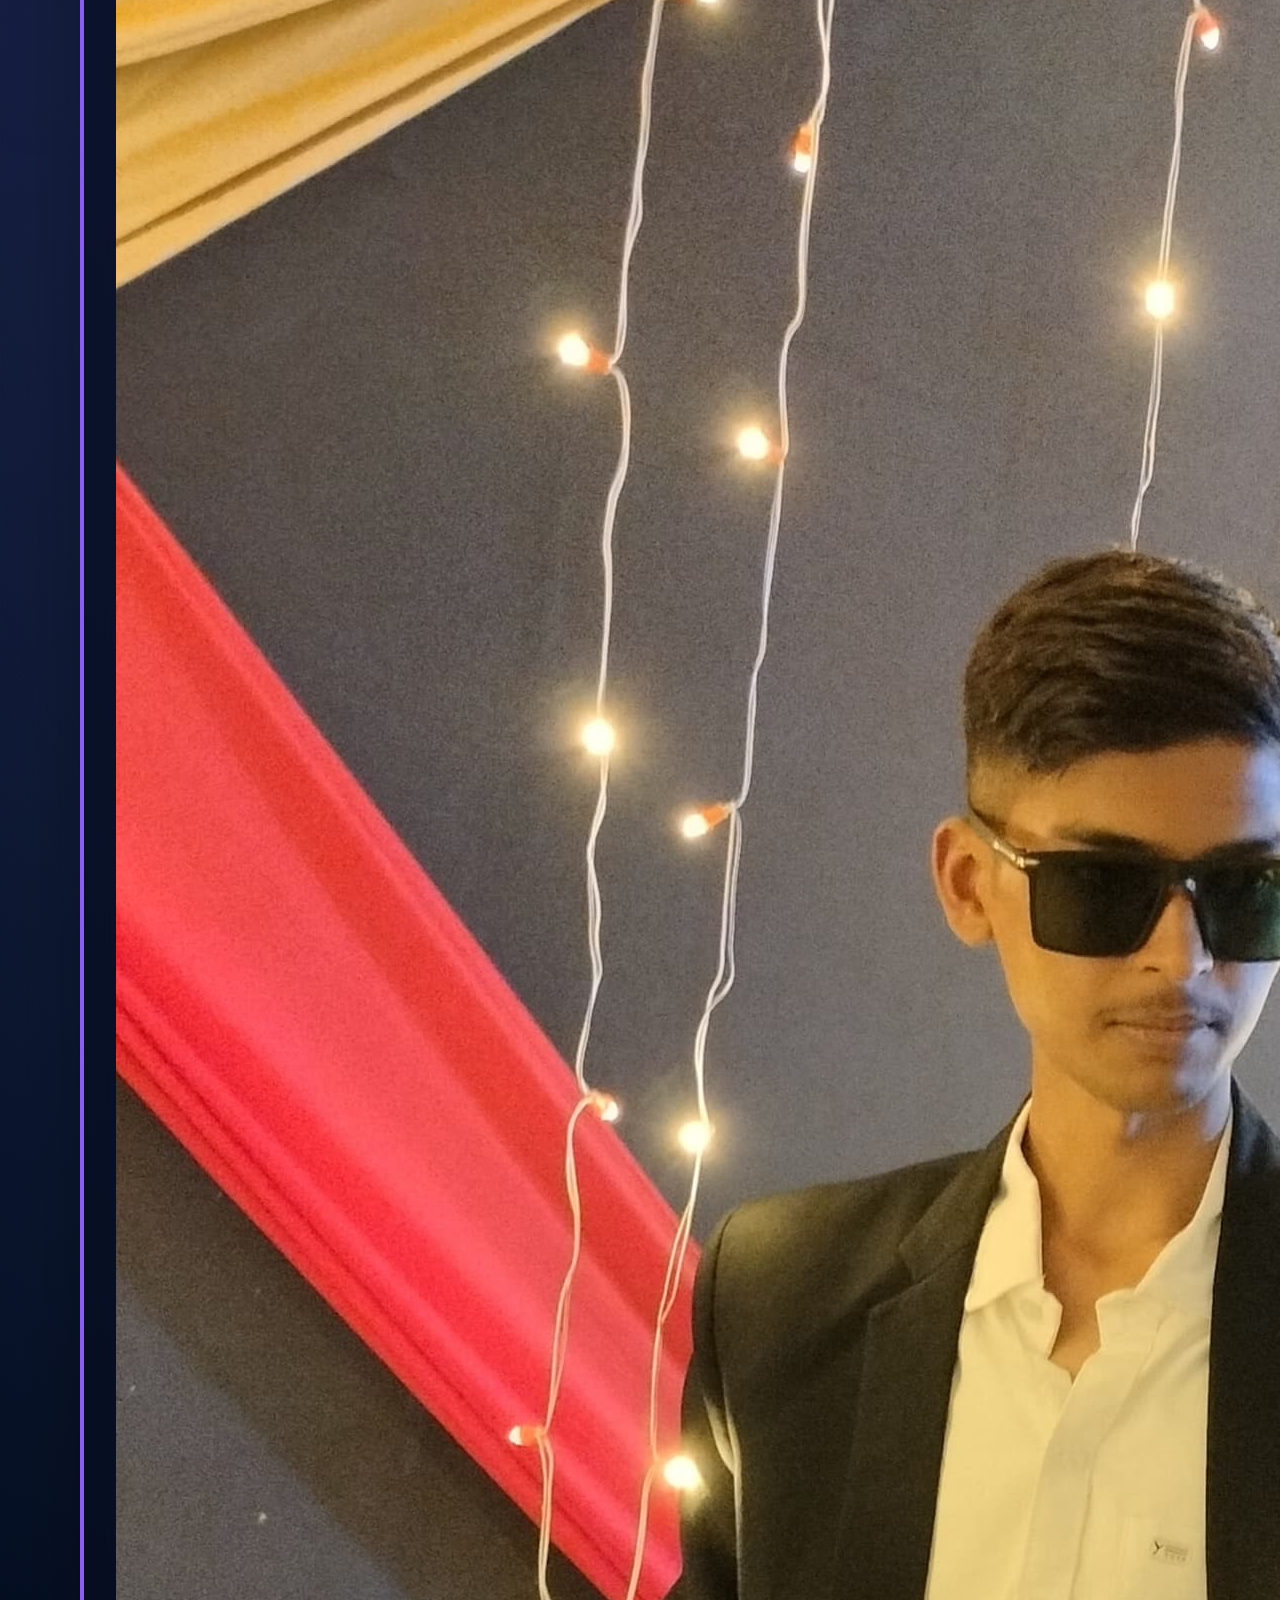
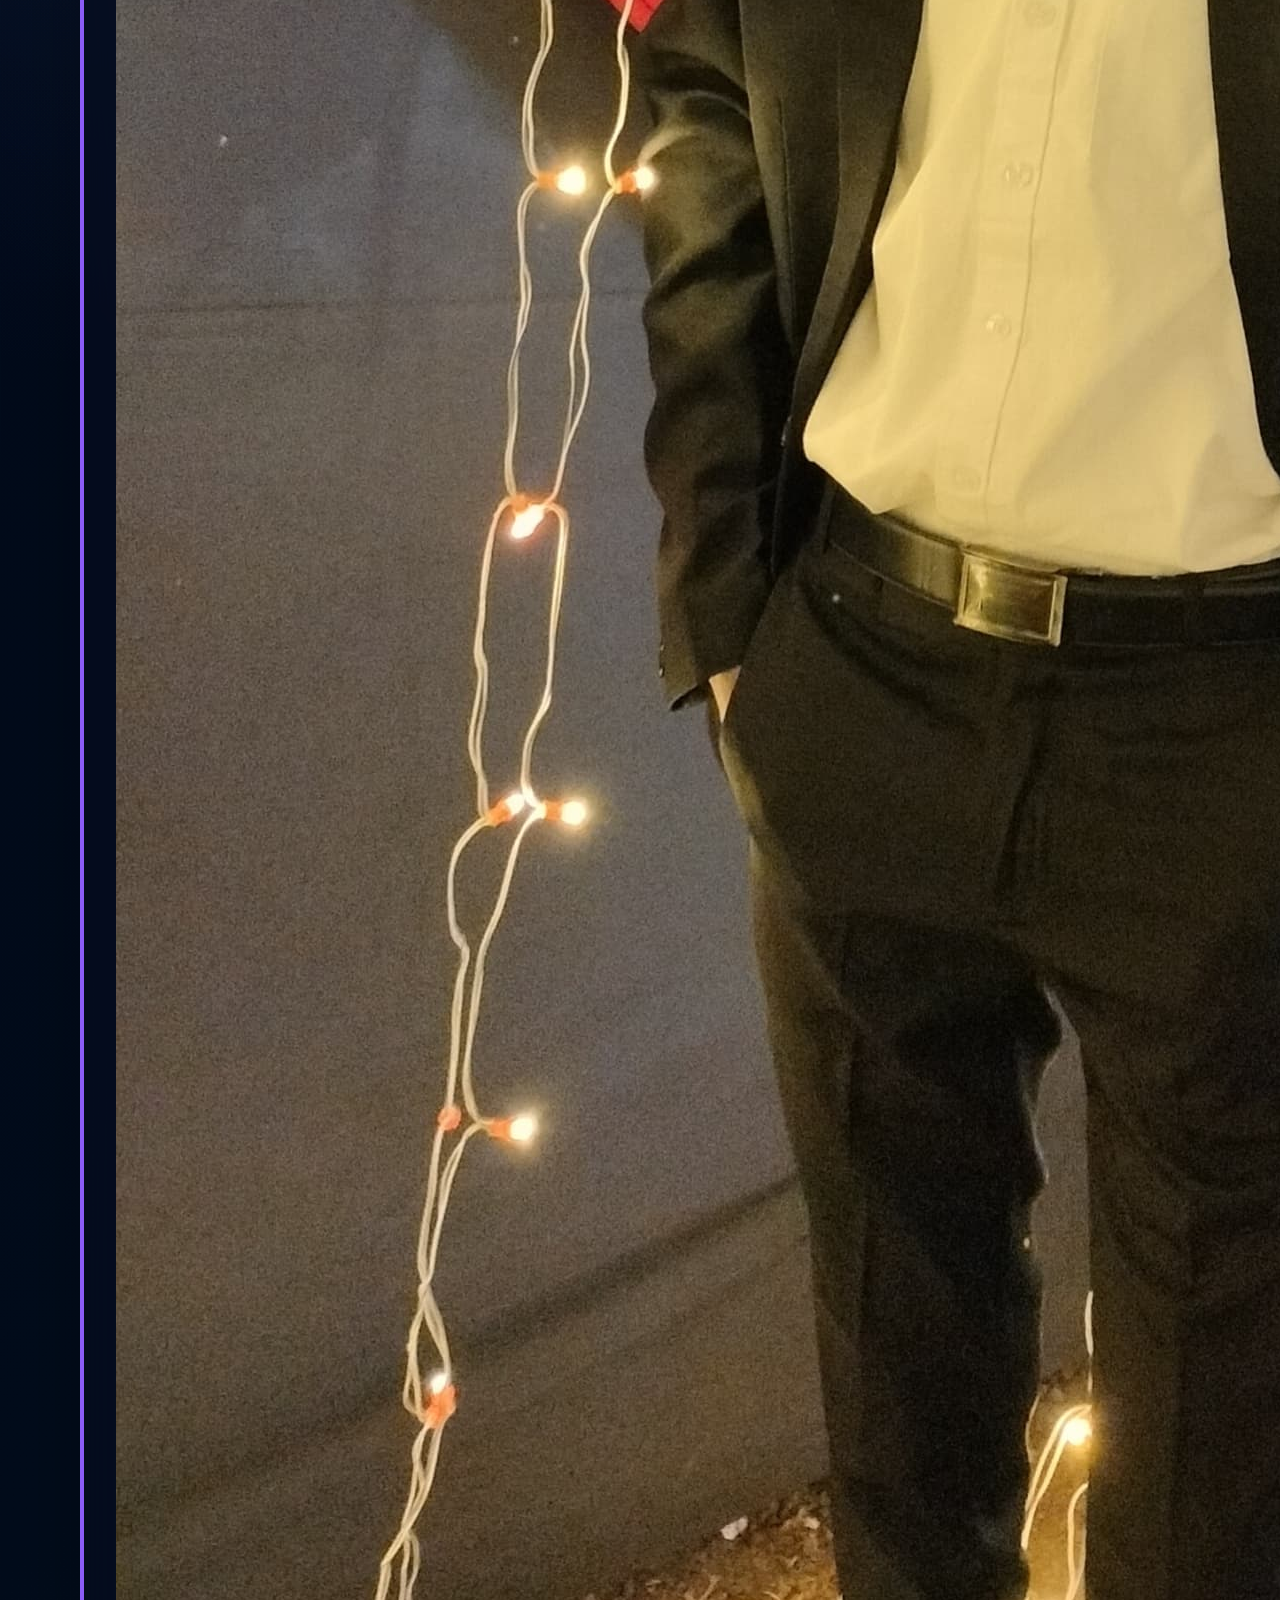
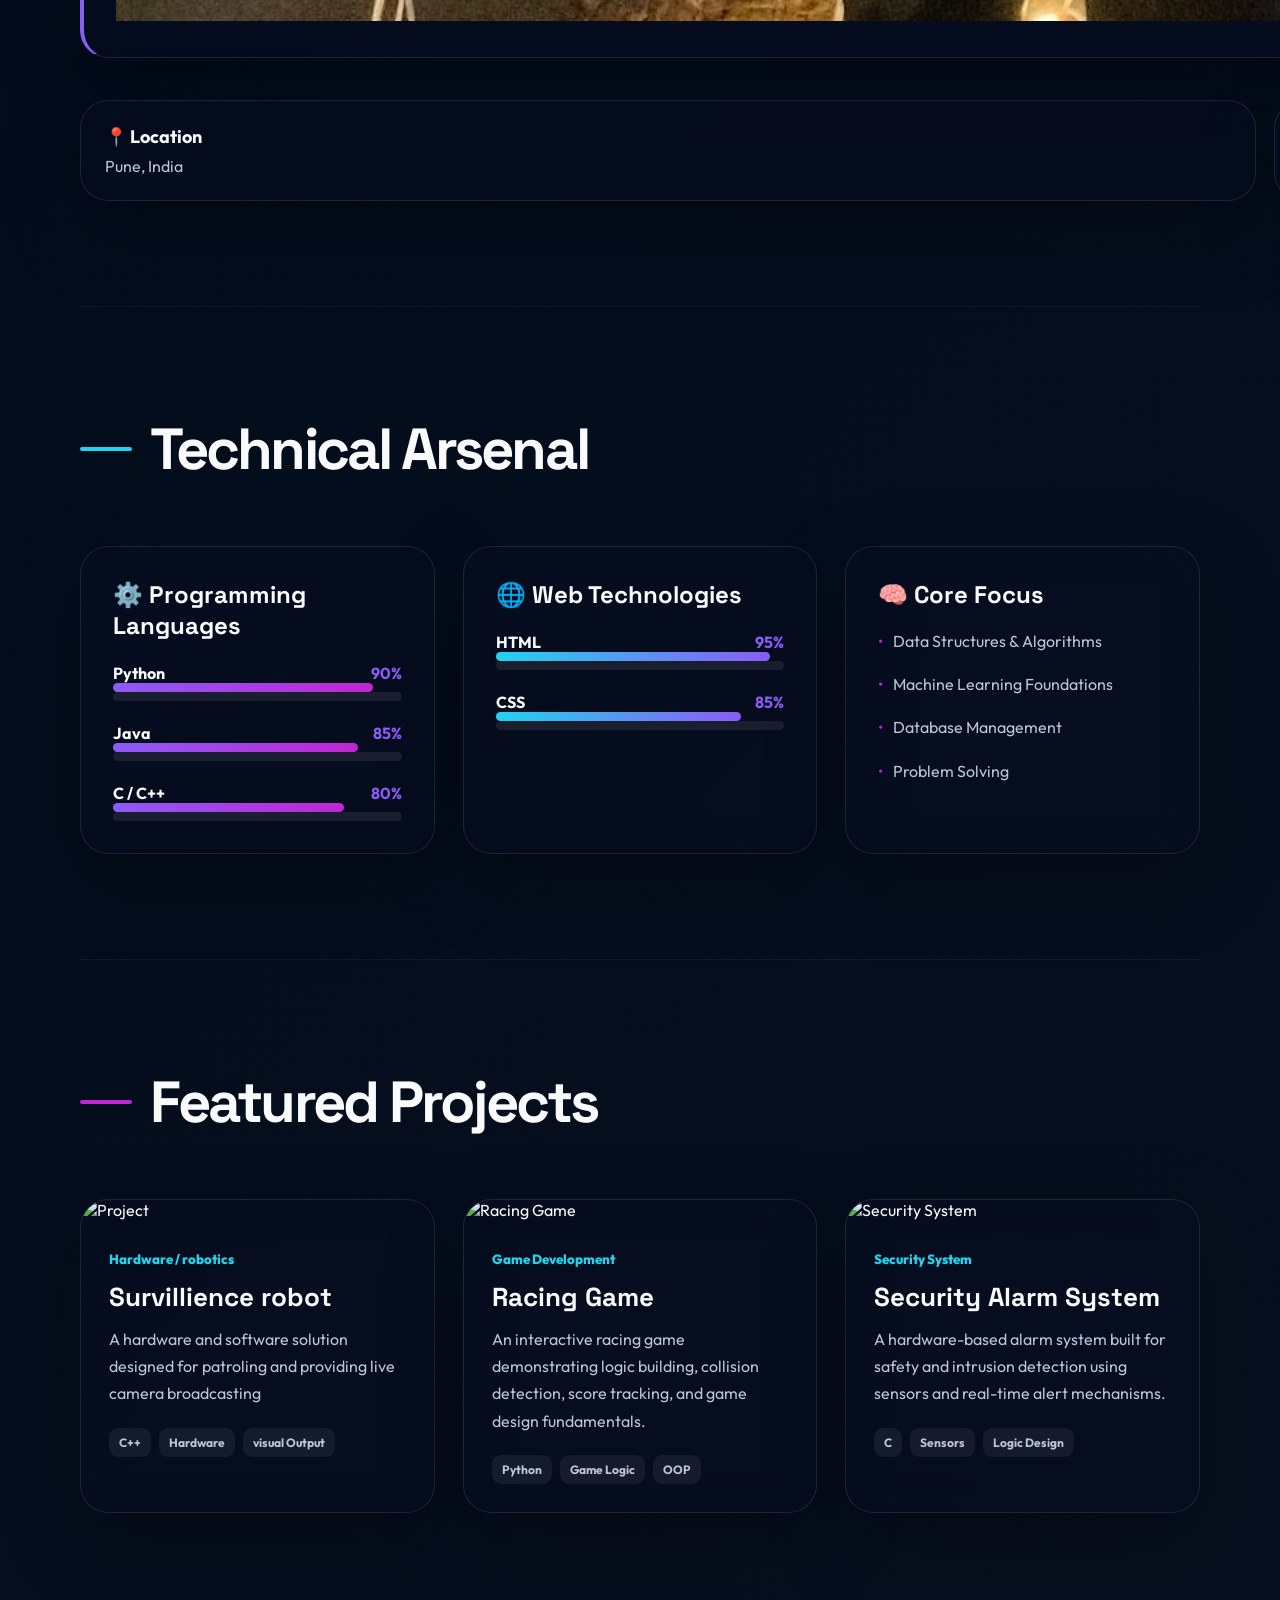
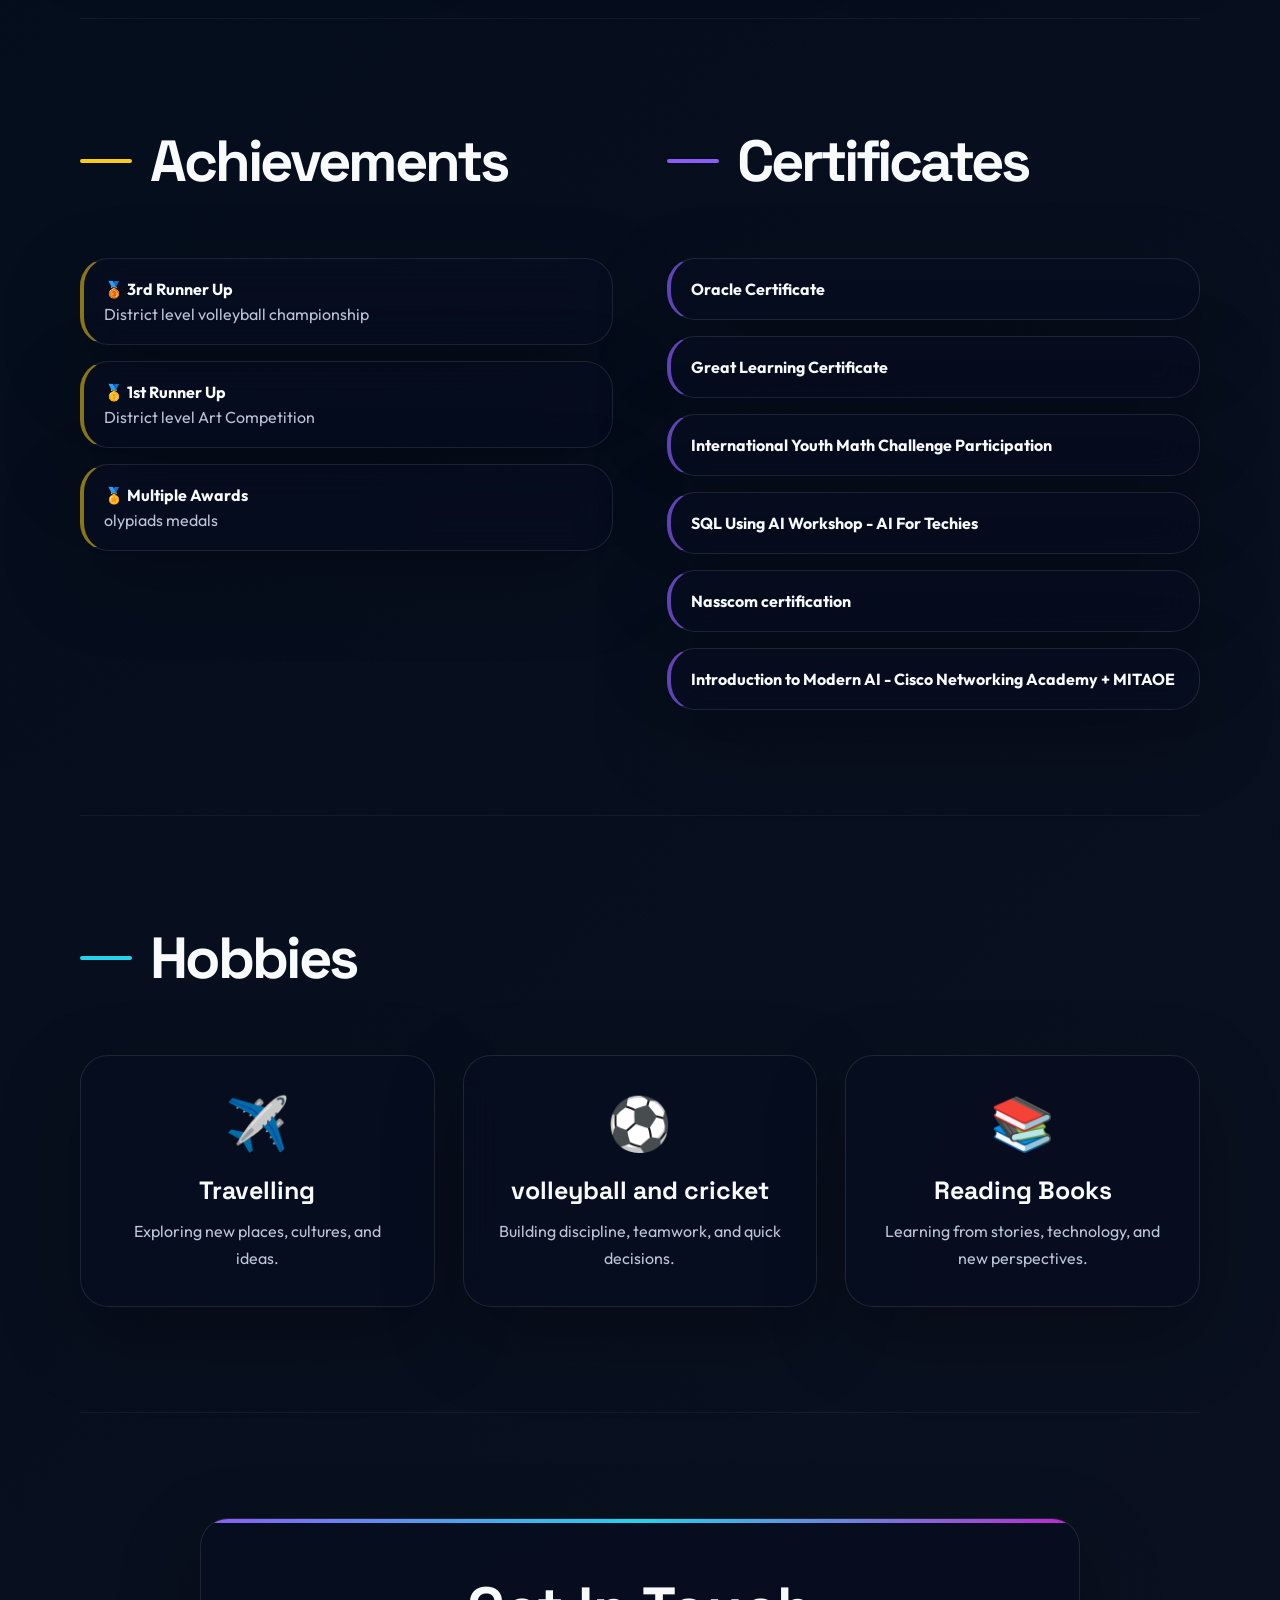
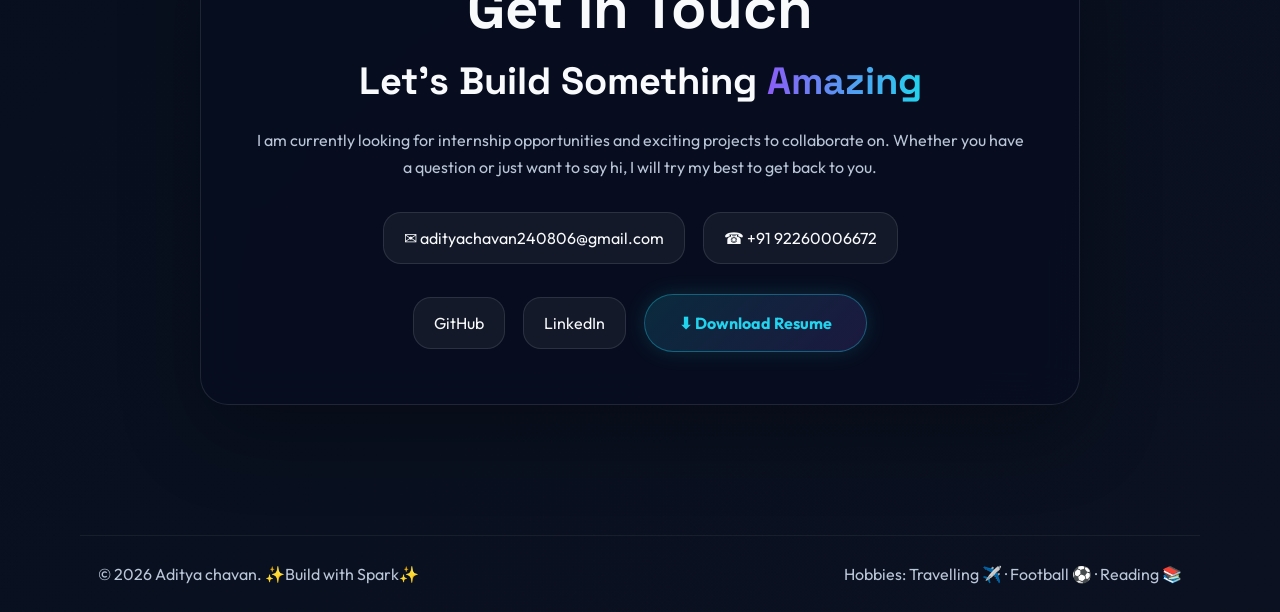
==== commit eac6da53: "Update index.html" ====
--- a/index.html
+++ b/index.html
@@ -57,7 +57,7 @@
       <div class="about-grid">
         <div class="glass about-card">
           <div class="photo-box">
-            <img src="aditya3.jpg" alt="Aditya Chavan" class="profile-photo">
+            <img src="../aditya3.jpg" alt="Aditya Chavan"> class="profile-photo">
           </div>
           <div>
             <h3>💻 The Journey</h3>
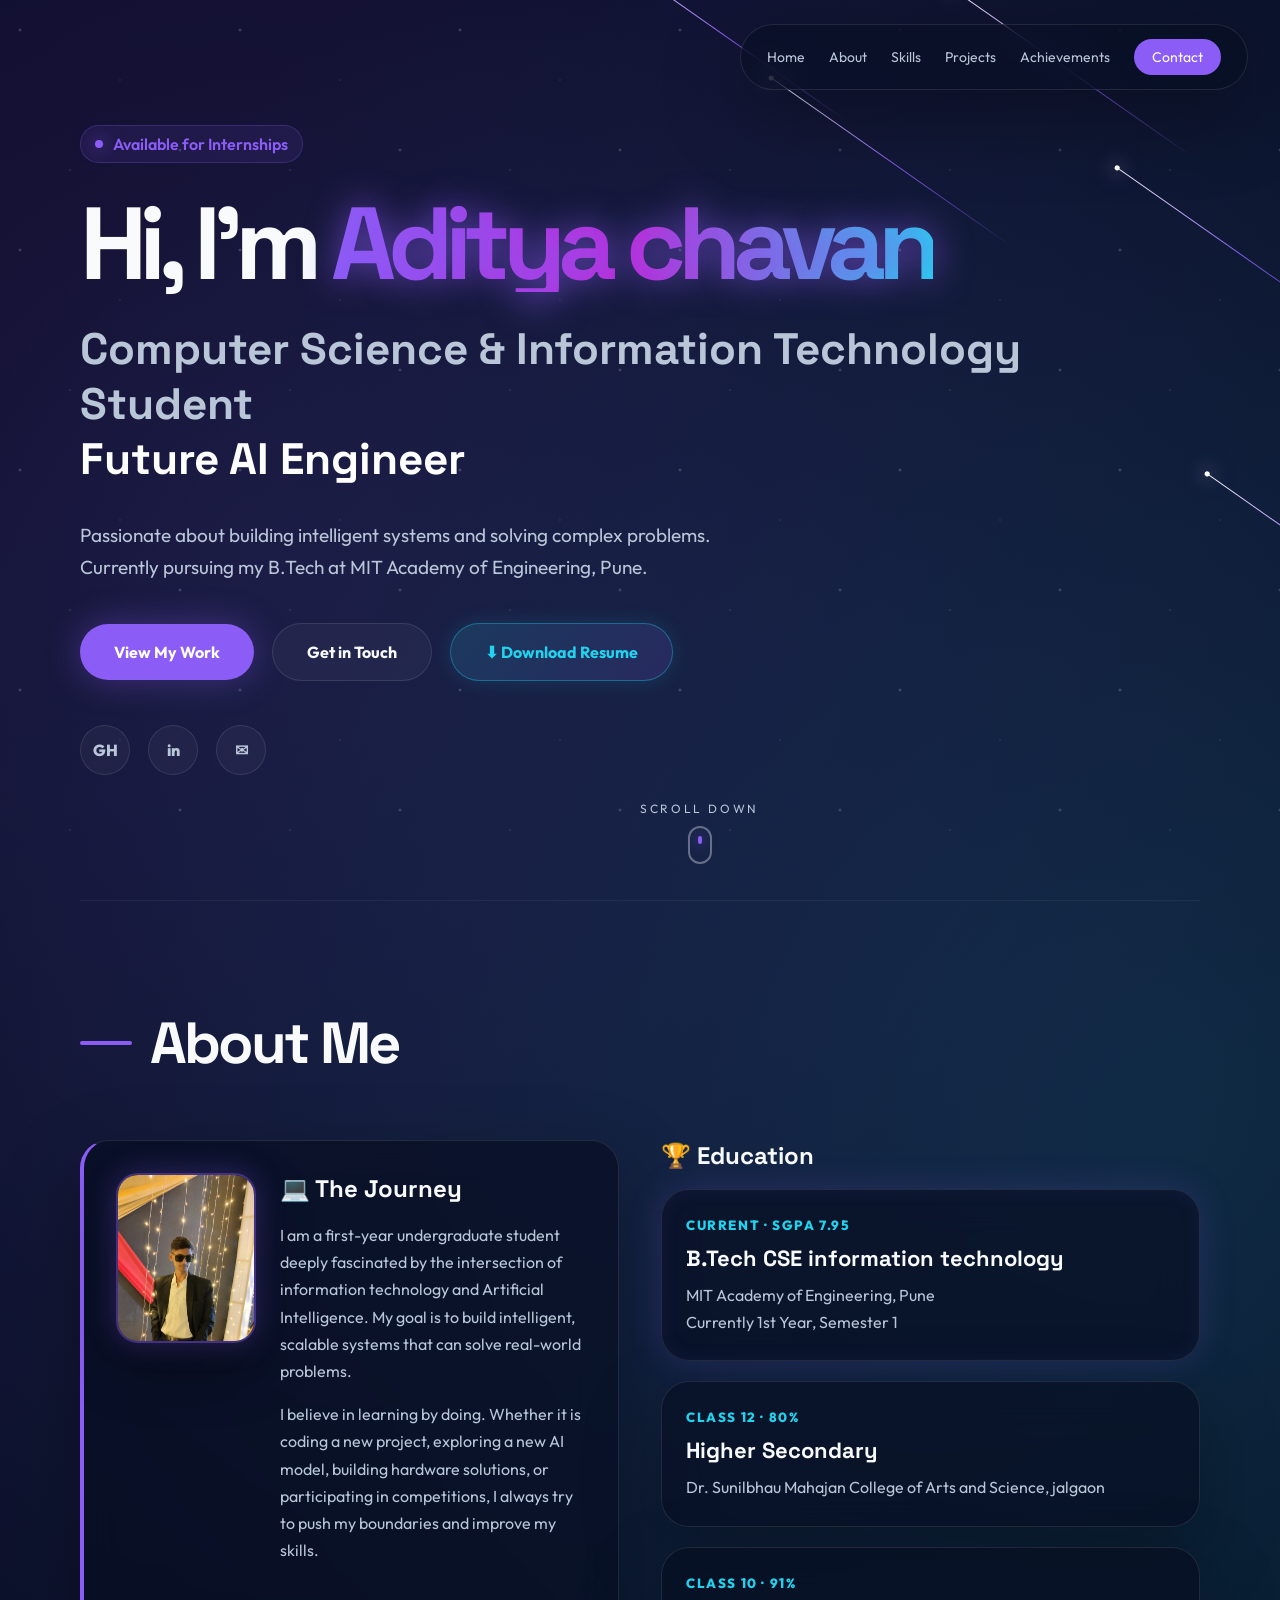
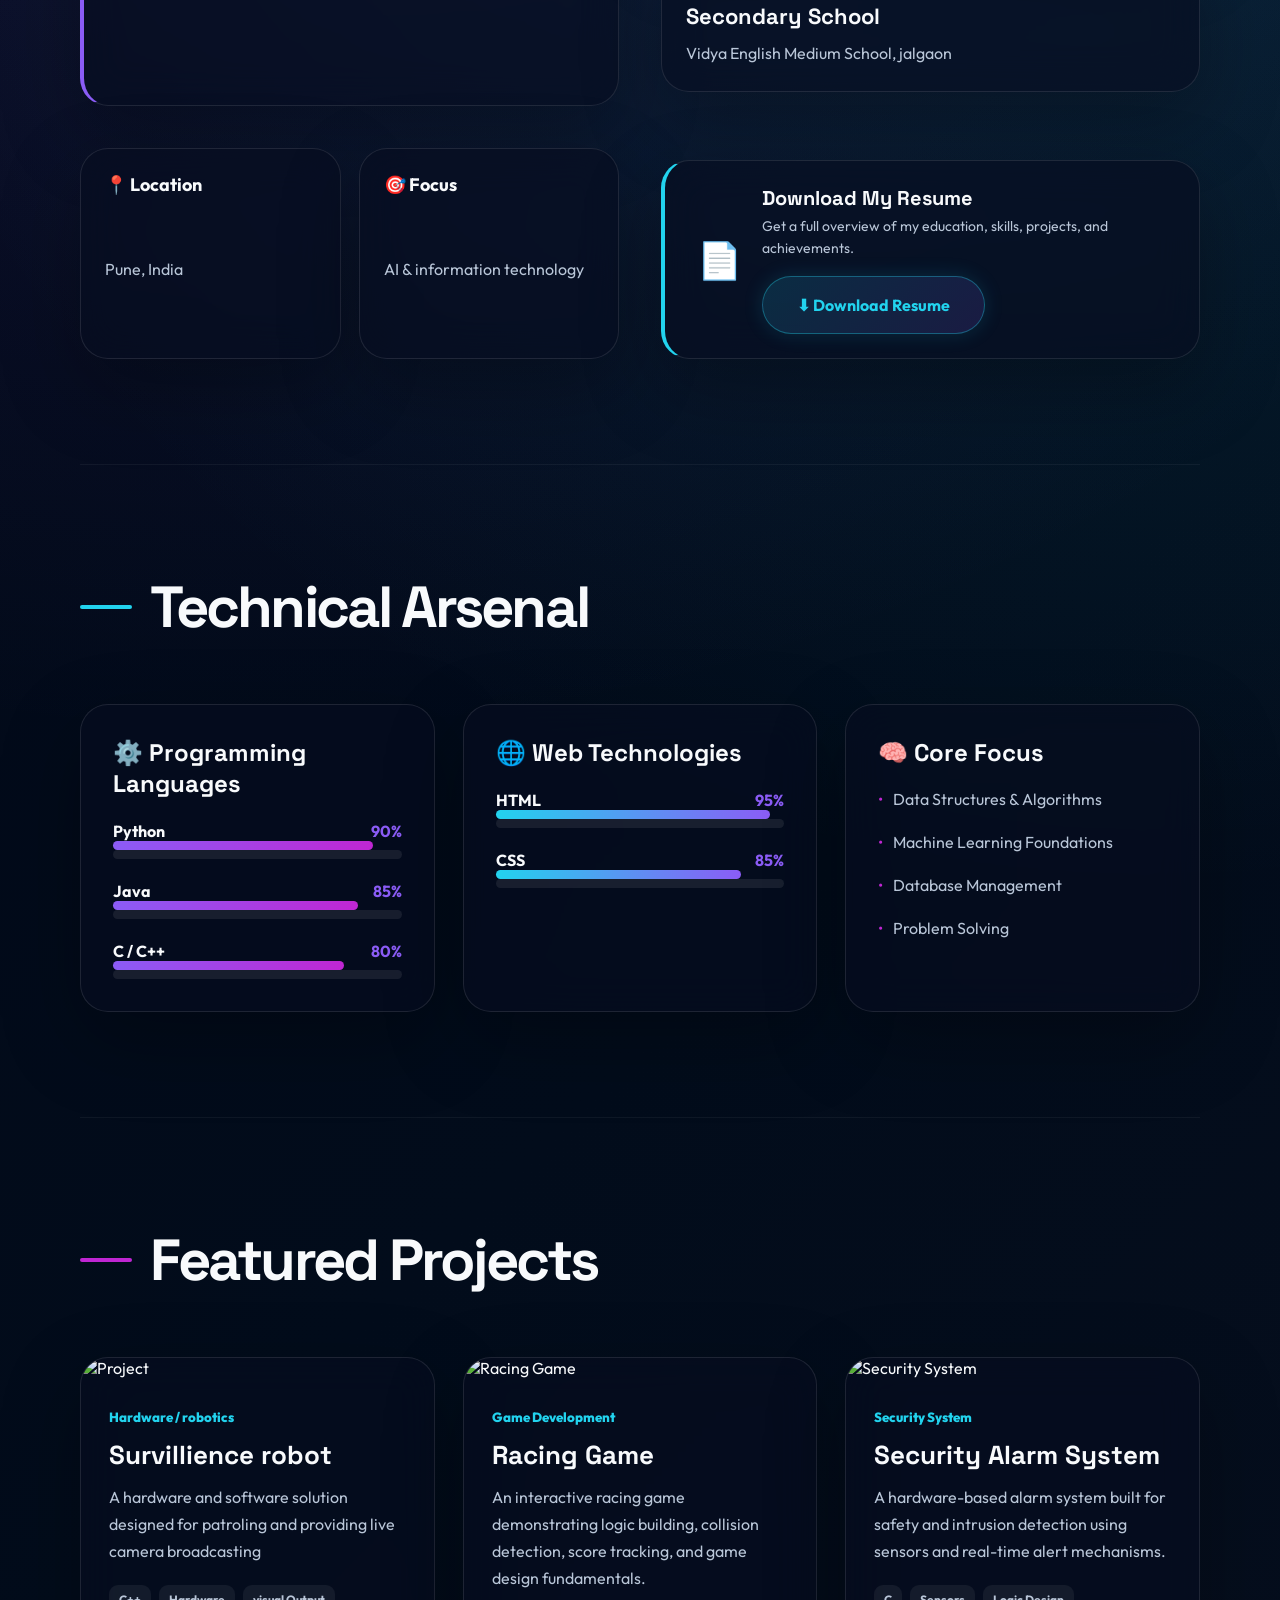
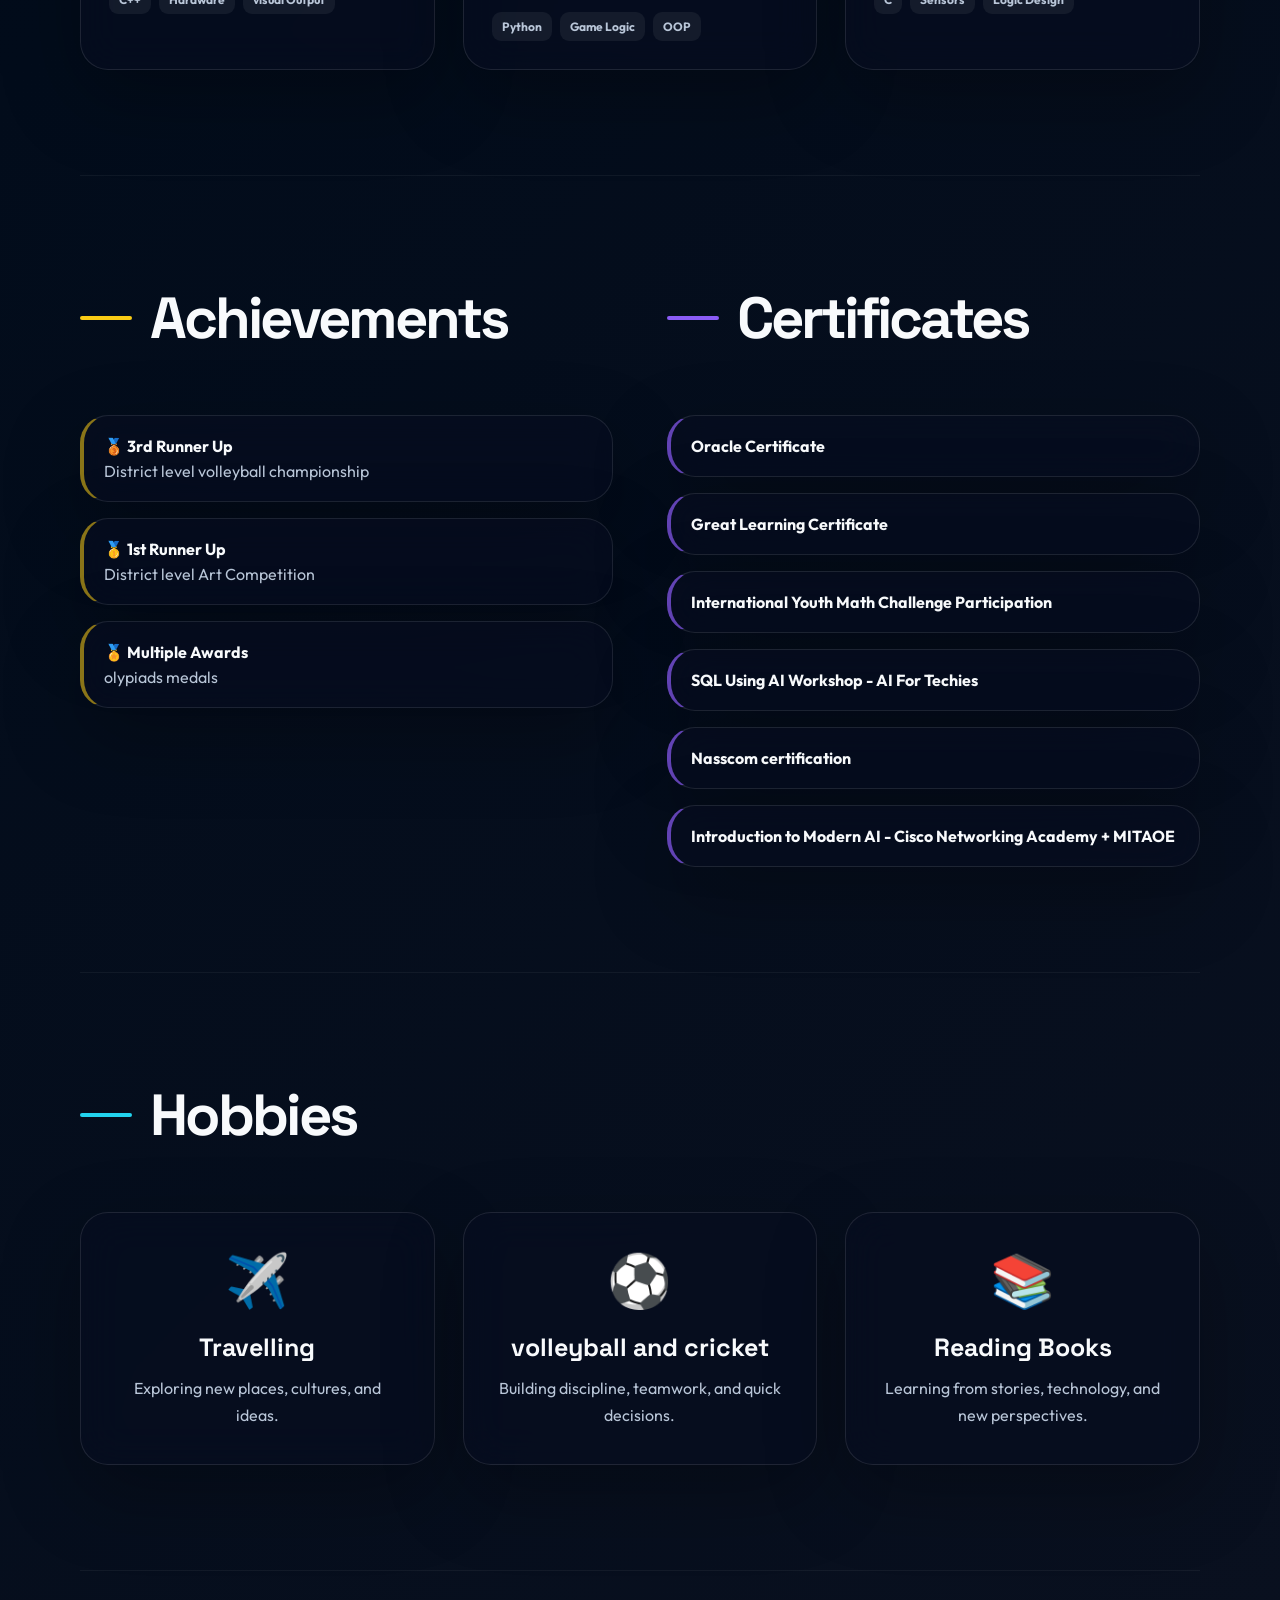
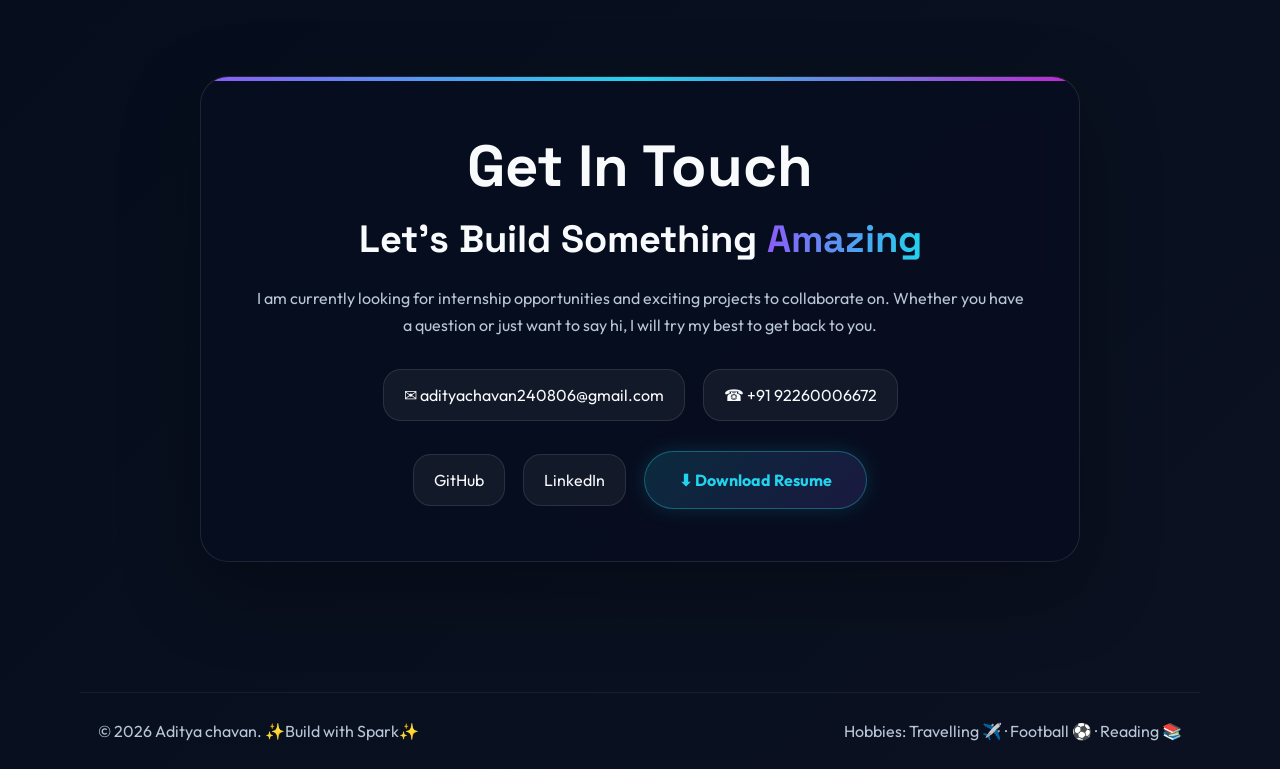
==== commit 555b6478: "Update index.html" ====
--- a/index.html
+++ b/index.html
@@ -57,7 +57,7 @@
       <div class="about-grid">
         <div class="glass about-card">
           <div class="photo-box">
-            <img src="../aditya3.jpg" alt="Aditya Chavan"> class="profile-photo">
+            <img src="photo.png" alt="Aditya Chavan" class="profile-photo">
           </div>
           <div>
             <h3>💻 The Journey</h3>
